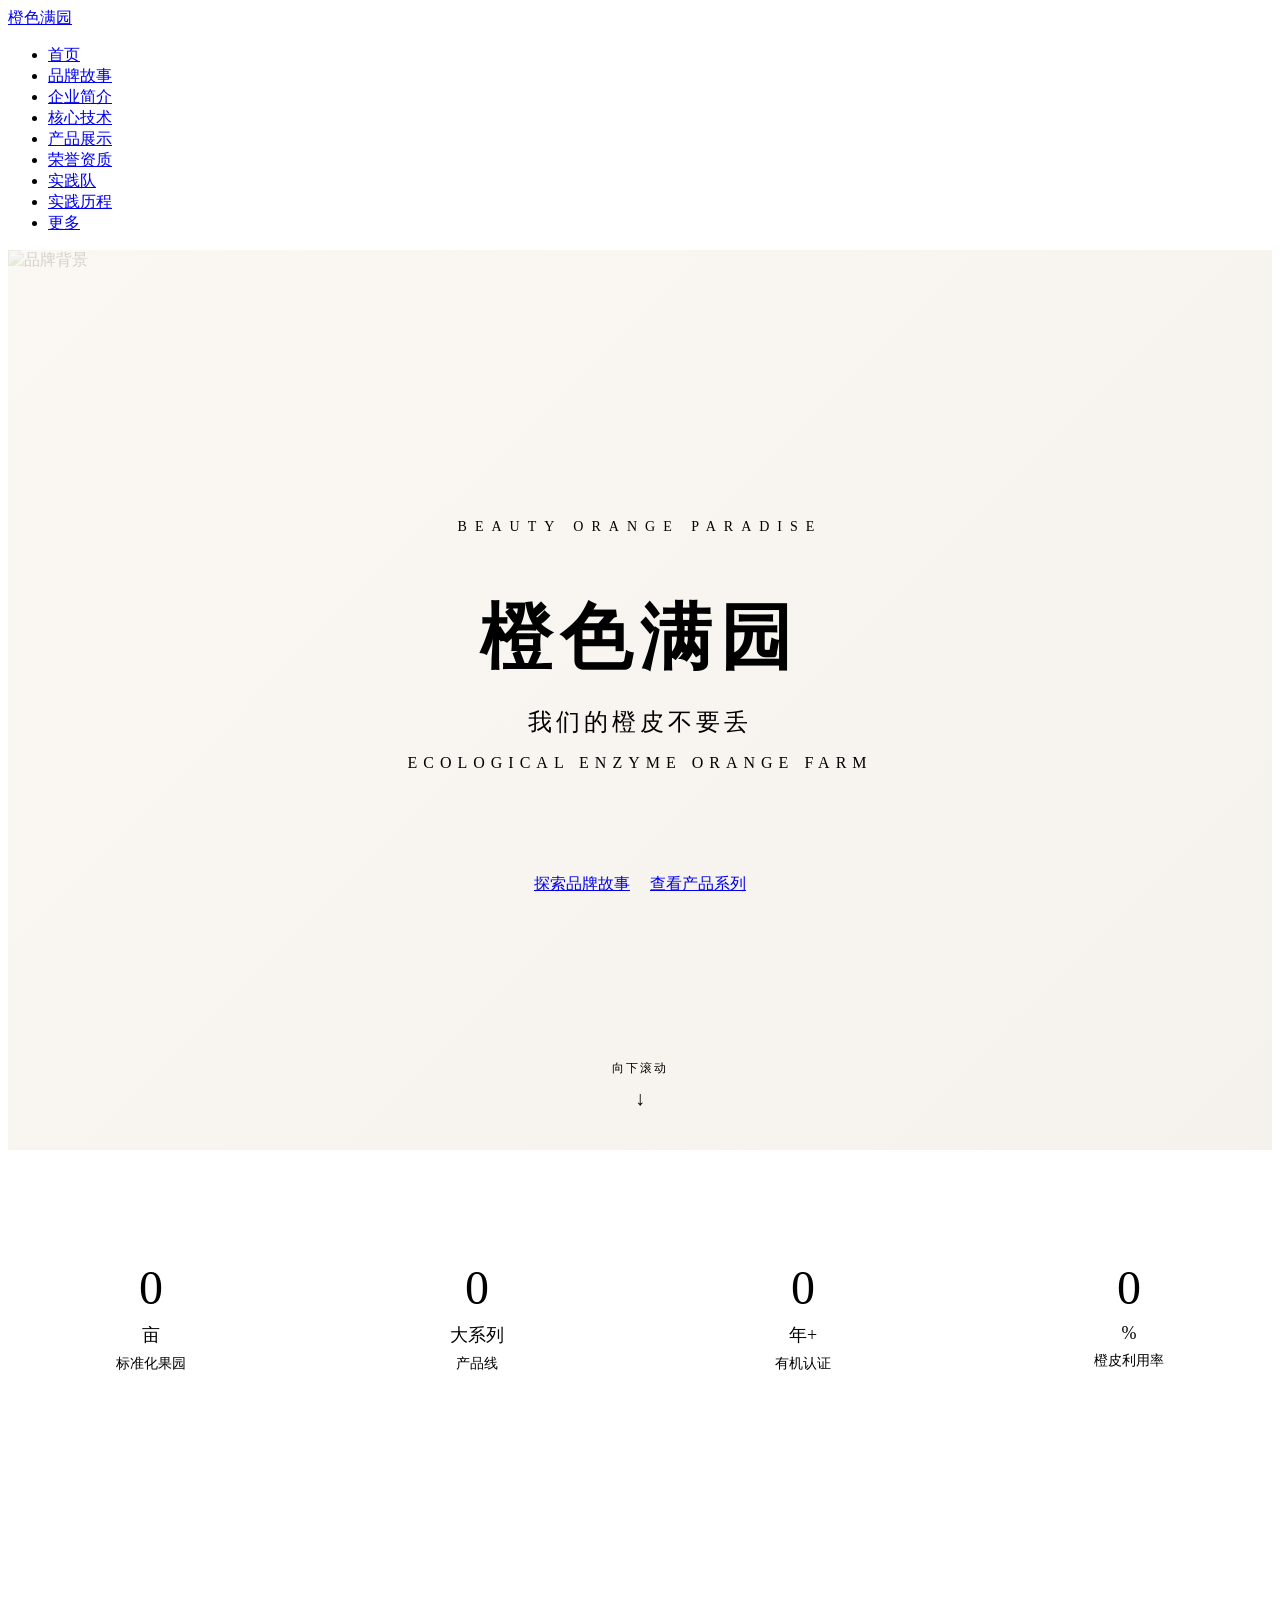
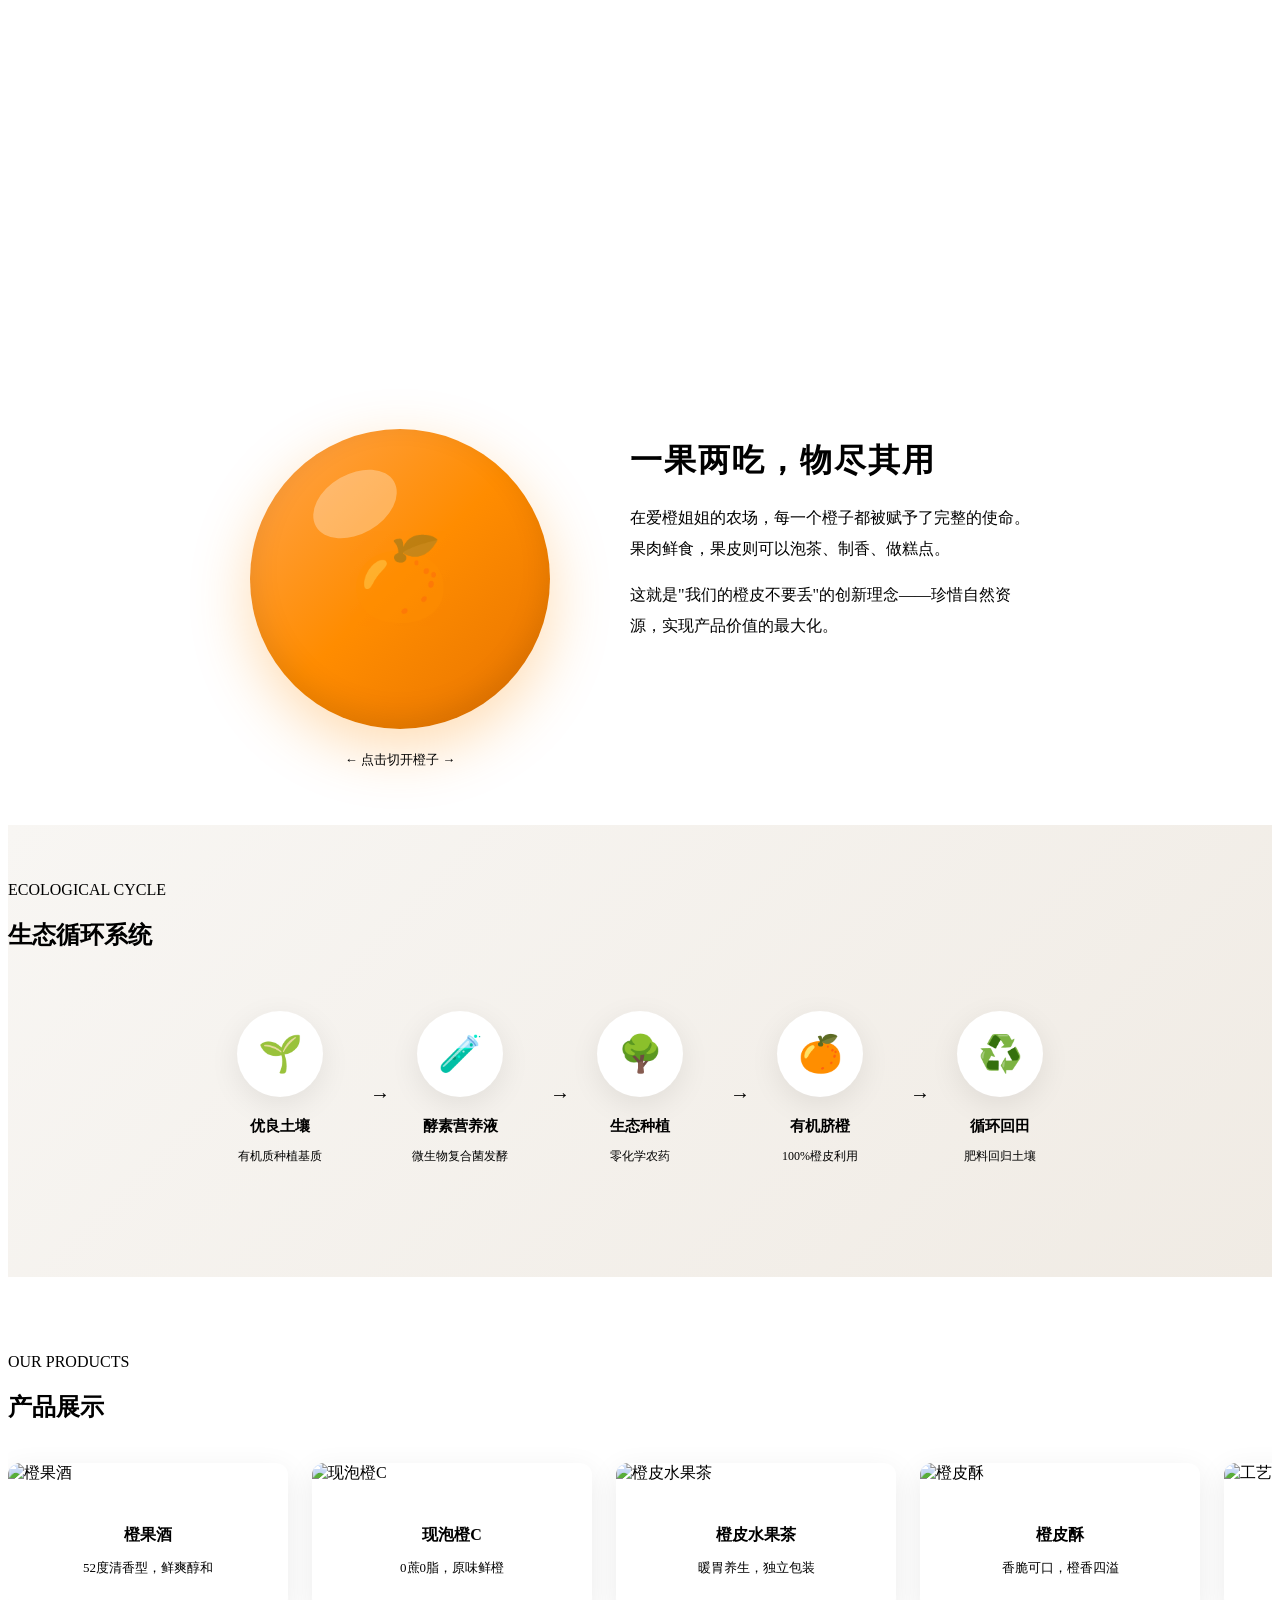
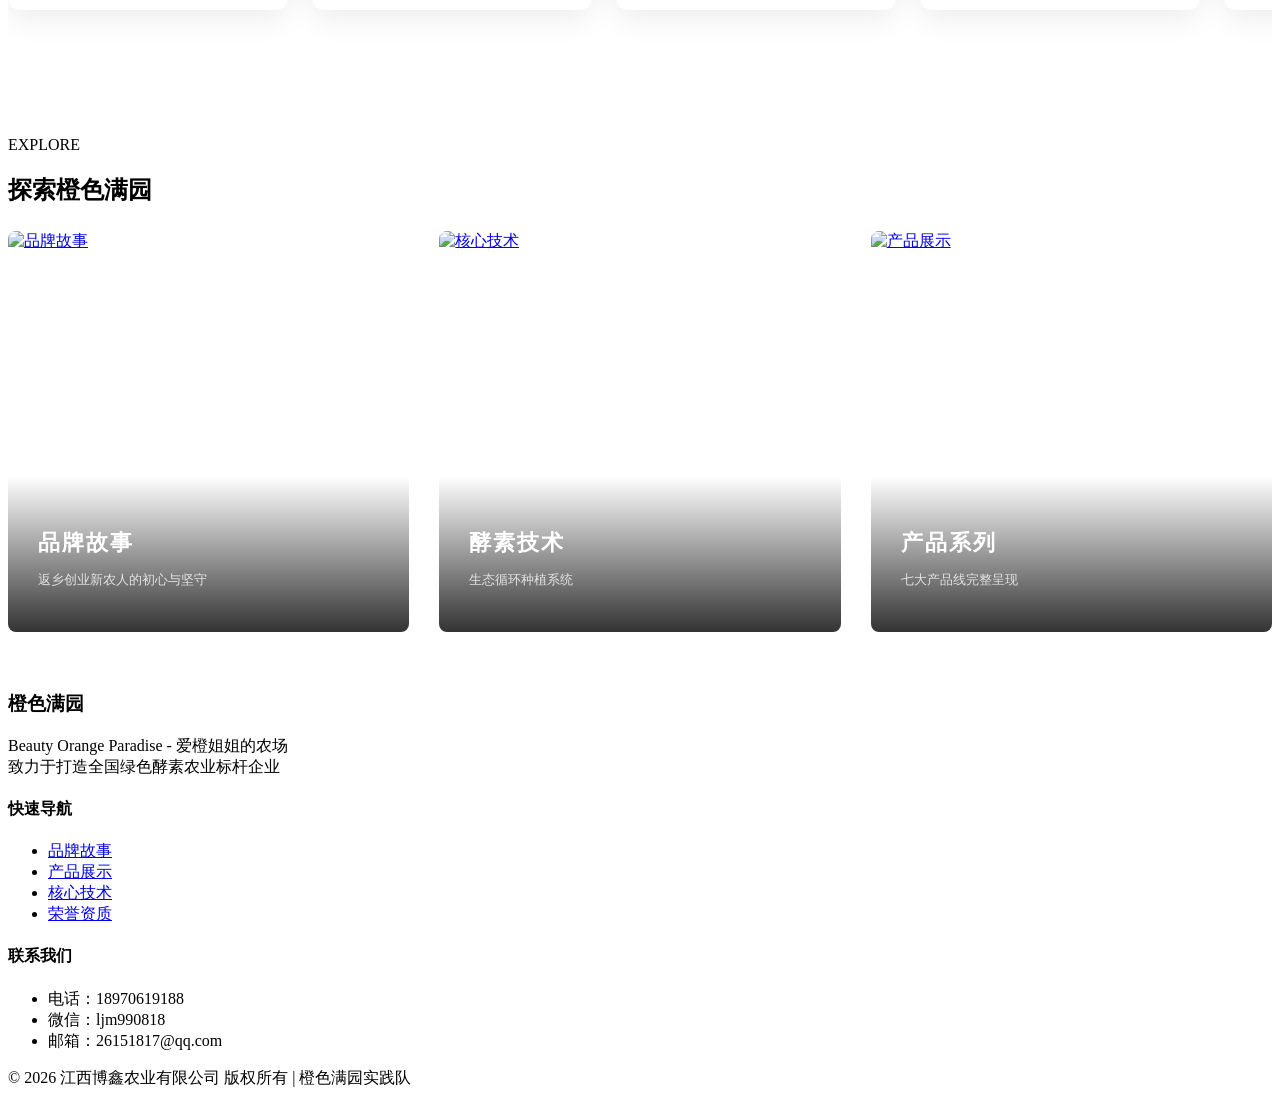
==== index.html @ 8ac5754a "Add files via upload" ====
<!DOCTYPE html>
<html lang="zh-CN">
<head>
  <meta charset="UTF-8">
  <meta name="viewport" content="width=device-width, initial-scale=1.0">
  <title>橙色满园 - Beauty Orange Paradise</title>
  <link rel="stylesheet" href="css/global.css">
  <link href="https://fonts.googleapis.com/css2?family=Noto+Serif+SC:wght@400;600;700&family=Noto+Sans+SC:wght@300;400;500;700&display=swap" rel="stylesheet">
  <style>
    /* Hero Section */
    .hero {
      min-height: 100vh;
      display: flex;
      align-items: center;
      justify-content: center;
      position: relative;
      overflow: hidden;
      background: linear-gradient(135deg, #FBF8F3 0%, #F5F2ED 100%);
    }

    .hero-bg {
      position: absolute;
      top: 0;
      left: 0;
      right: 0;
      bottom: 0;
      z-index: 0;
    }

    .hero-bg img {
      width: 100%;
      height: 100%;
      object-fit: cover;
      opacity: 0.15;
    }

    /* Decorative ink circles */
    .ink-circle {
      position: absolute;
      border-radius: 50%;
      border: 1px solid var(--orange);
      opacity: 0.2;
    }

    .ink-circle-1 {
      width: 400px;
      height: 400px;
      top: -100px;
      right: -100px;
    }

    .ink-circle-2 {
      width: 300px;
      height: 300px;
      bottom: -50px;
      left: -50px;
      border-color: var(--green);
    }

    .ink-circle-3 {
      width: 200px;
      height: 200px;
      top: 50%;
      left: 10%;
      border-color: var(--orange);
      opacity: 0.1;
    }

    .hero-content {
      position: relative;
      z-index: 1;
      text-align: center;
      padding: 0 40px;
    }

    .hero-brand {
      font-size: 14px;
      color: var(--text-light);
      letter-spacing: 8px;
      text-transform: uppercase;
      margin-bottom: 30px;
    }

    .hero-title {
      font-family: var(--font-display);
      font-size: 72px;
      color: var(--text-dark);
      margin-bottom: 20px;
      letter-spacing: 8px;
      line-height: 1.2;
    }

    .hero-title span {
      color: var(--orange);
    }

    .hero-slogan {
      font-family: var(--font-heading);
      font-size: 24px;
      color: var(--text-medium);
      margin-bottom: 16px;
      letter-spacing: 4px;
    }

    .hero-en {
      font-size: 16px;
      color: var(--text-light);
      letter-spacing: 6px;
      margin-bottom: 50px;
    }

    .hero-deco {
      width: 80px;
      height: 2px;
      background: linear-gradient(90deg, var(--orange), var(--green));
      margin: 0 auto 50px;
    }

    .hero-cta {
      display: flex;
      gap: 20px;
      justify-content: center;
    }

    .hero-scroll {
      position: absolute;
      bottom: 40px;
      left: 50%;
      transform: translateX(-50%);
      text-align: center;
      animation: bounce 2s infinite;
    }

    .hero-scroll span {
      display: block;
      font-size: 12px;
      color: var(--text-light);
      letter-spacing: 2px;
      margin-bottom: 10px;
    }

    .hero-scroll::after {
      content: '↓';
      display: block;
      font-size: 20px;
      color: var(--orange);
    }

    @keyframes bounce {
      0%, 20%, 50%, 80%, 100% { transform: translateX(-50%) translateY(0); }
      40% { transform: translateX(-50%) translateY(-10px); }
      60% { transform: translateX(-50%) translateY(-5px); }
    }

    /* Stats Section */
    .stats-section {
      padding: 80px 0;
      background: var(--bg-white);
    }

    .stats-grid {
      display: grid;
      grid-template-columns: repeat(4, 1fr);
      gap: 40px;
      text-align: center;
    }

    .stat-item {
      padding: 30px;
    }

    .stat-number {
      font-family: var(--font-heading);
      font-size: 48px;
      color: var(--orange);
      margin-bottom: 8px;
    }

    .stat-unit {
      font-size: 18px;
      color: var(--text-medium);
    }

    .stat-label {
      font-size: 14px;
      color: var(--text-light);
      margin-top: 8px;
    }

    /* Quick Links Section */
    .quick-links {
      padding: 30px 0 40px;
    }

    .quick-links-grid {
      display: grid;
      grid-template-columns: repeat(3, 1fr);
      gap: 30px;
      align-items: center;
    }

    .quick-link-card {
      position: relative;
      height: 280px;
      border-radius: 8px;
      overflow: hidden;
      cursor: pointer;
      transition: all 0.4s ease;
    }

    .quick-link-square {
      aspect-ratio: 1 / 1;
      height: auto;
    }

    .quick-link-square img {
      height: 100%;
    }

    .quick-link-card:hover {
      transform: translateY(-8px);
      box-shadow: 0 20px 40px rgba(0, 0, 0, 0.15);
    }

    .quick-link-card img {
      width: 100%;
      height: 100%;
      object-fit: cover;
      transition: transform 0.6s ease;
    }

    .quick-link-card:hover img {
      transform: scale(1.1);
    }

    .quick-link-overlay {
      position: absolute;
      bottom: 0;
      left: 0;
      right: 0;
      padding: 30px;
      background: linear-gradient(transparent, rgba(0, 0, 0, 0.8));
      color: white;
    }

    .quick-link-overlay h3 {
      font-family: var(--font-display);
      font-size: 22px;
      margin-bottom: 8px;
      letter-spacing: 2px;
    }

    .quick-link-overlay p {
      font-size: 13px;
      opacity: 0.8;
    }

    /* Quote Section */
    .quote-section {
      padding: 100px 0;
      background: linear-gradient(135deg, var(--orange) 0%, var(--orange-dark) 100%);
      color: white;
      text-align: center;
      position: relative;
      overflow: hidden;
    }

    .quote-section::before {
      content: '"';
      position: absolute;
      top: -40px;
      left: 50%;
      transform: translateX(-50%);
      font-size: 200px;
      font-family: Georgia, serif;
      opacity: 0.1;
    }

    .quote-text {
      font-family: var(--font-heading);
      font-size: 32px;
      max-width: 800px;
      margin: 0 auto 40px;
      line-height: 1.8;
      position: relative;
      z-index: 1;
    }

    .quote-author {
      font-size: 16px;
      opacity: 0.8;
      position: relative;
      z-index: 1;
      margin-top: 20px;
    }

    /* Orange Dissection Section */
    .orange-dissection {
      padding: 80px 0;
      background: white;
      overflow: hidden;
    }

    .dissection-container {
      display: flex;
      align-items: center;
      justify-content: center;
      gap: 80px;
      max-width: 1000px;
      margin: 0 auto;
    }

    .orange-wrapper {
      position: relative;
      width: 300px;
      height: 300px;
      flex-shrink: 0;
    }

    .orange-full {
      width: 100%;
      height: 100%;
      border-radius: 50%;
      background: linear-gradient(135deg, #FFA54F 0%, #FF8C00 50%, #E67300 100%);
      box-shadow: 0 20px 60px rgba(255, 140, 0, 0.3), inset 0 -10px 30px rgba(0, 0, 0, 0.1);
      cursor: pointer;
      transition: all 0.6s cubic-bezier(0.68, -0.55, 0.265, 1.55);
      position: relative;
      overflow: hidden;
    }

    .orange-full::before {
      content: '';
      position: absolute;
      top: 15%;
      left: 20%;
      width: 30%;
      height: 20%;
      background: rgba(255, 255, 255, 0.3);
      border-radius: 50%;
      transform: rotate(-30deg);
    }

    .orange-full::after {
      content: '🍊';
      position: absolute;
      top: 50%;
      left: 50%;
      transform: translate(-50%, -50%);
      font-size: 80px;
      opacity: 0.4;
    }

    .orange-wrapper.sliced .orange-full {
      transform: scale(0.9);
      opacity: 0;
    }

    .orange-halves {
      position: absolute;
      top: 0;
      left: 0;
      width: 100%;
      height: 100%;
      opacity: 0;
      pointer-events: none;
    }

    .orange-wrapper.sliced .orange-halves {
      opacity: 1;
      pointer-events: auto;
    }

    .orange-half {
      position: absolute;
      width: 50%;
      height: 100%;
      overflow: hidden;
      transition: transform 0.8s cubic-bezier(0.68, -0.55, 0.265, 1.55);
    }

    .orange-half-left {
      left: 0;
      transform-origin: right center;
    }

    .orange-half-right {
      right: 0;
      transform-origin: left center;
    }

    .orange-wrapper.sliced .orange-half-left {
      transform: translateX(-30px) rotate(-15deg);
    }

    .orange-wrapper.sliced .orange-half-right {
      transform: translateX(30px) rotate(15deg);
    }

    .orange-half-inner {
      width: 200%;
      height: 100%;
      border-radius: 50%;
      background: linear-gradient(135deg, #FFA54F 0%, #FF8C00 50%, #E67300 100%);
      position: relative;
    }

    .orange-half-left .orange-half-inner {
      transform: translateX(0);
    }

    .orange-half-right .orange-half-inner {
      transform: translateX(-50%);
    }

    .orange-flesh {
      position: absolute;
      top: 10%;
      width: 80%;
      height: 80%;
      border-radius: 50%;
      background: linear-gradient(135deg, #FFD700 0%, #FFA500 100%);
      overflow: hidden;
    }

    .orange-half-left .orange-flesh {
      right: 5%;
    }

    .orange-half-right .orange-flesh {
      left: 5%;
    }

    .orange-segment {
      position: absolute;
      top: 50%;
      left: 50%;
      width: 45%;
      height: 8px;
      background: rgba(255, 255, 255, 0.6);
      transform-origin: left center;
      border-radius: 0 4px 4px 0;
    }

    .orange-segment:nth-child(1) { transform: rotate(0deg); }
    .orange-segment:nth-child(2) { transform: rotate(30deg); }
    .orange-segment:nth-child(3) { transform: rotate(60deg); }
    .orange-segment:nth-child(4) { transform: rotate(90deg); }
    .orange-segment:nth-child(5) { transform: rotate(120deg); }
    .orange-segment:nth-child(6) { transform: rotate(150deg); }

    .click-hint {
      position: absolute;
      bottom: -40px;
      left: 50%;
      transform: translateX(-50%);
      font-size: 13px;
      color: var(--text-light);
      white-space: nowrap;
      transition: opacity 0.3s ease;
    }

    .orange-wrapper.sliced .click-hint {
      opacity: 0;
    }

    .dissection-content {
      max-width: 400px;
    }

    .dissection-content h2 {
      font-family: var(--font-display);
      font-size: 32px;
      color: var(--text-dark);
      margin-bottom: 20px;
      letter-spacing: 2px;
    }

    .dissection-content p {
      font-size: 16px;
      color: var(--text-medium);
      line-height: 1.9;
      margin-bottom: 16px;
    }

    .dissection-tags {
      display: flex;
      gap: 12px;
      flex-wrap: wrap;
      margin-top: 24px;
      opacity: 0;
      transform: translateY(20px);
      transition: all 0.6s ease 0.4s;
    }

    .orange-wrapper.sliced ~ .dissection-content .dissection-tags {
      opacity: 1;
      transform: translateY(0);
    }

    .dissection-tag {
      padding: 8px 20px;
      background: var(--bg-light);
      border-radius: 20px;
      font-size: 14px;
      color: var(--text-medium);
    }

    /* Ecological Cycle Section */
    .ecological-cycle {
      padding: 40px 0 60px;
      background: linear-gradient(135deg, #f8f6f3 0%, #f0ebe4 100%);
    }

    .cycle-container {
      max-width: 900px;
      margin: 0 auto;
    }

    .cycle-flow {
      display: flex;
      align-items: center;
      justify-content: space-between;
      position: relative;
      padding: 40px 0;
    }

    .cycle-flow::before {
      content: '';
      position: absolute;
      top: 50%;
      left: 60px;
      right: 60px;
      height: 3px;
      background: linear-gradient(90deg, var(--green), var(--orange), var(--green));
      transform: translateY(-50%);
      z-index: 0;
    }

    .cycle-step {
      position: relative;
      z-index: 1;
      text-align: center;
      flex: 1;
    }

    .cycle-icon {
      width: 80px;
      height: 80px;
      margin: 0 auto 16px;
      background: white;
      border-radius: 50%;
      display: flex;
      align-items: center;
      justify-content: center;
      font-size: 36px;
      box-shadow: 0 8px 30px rgba(0, 0, 0, 0.08);
      transition: all 0.4s ease;
      border: 3px solid transparent;
    }

    .cycle-step:hover .cycle-icon {
      transform: scale(1.15);
      border-color: var(--orange);
      box-shadow: 0 12px 40px rgba(244, 132, 95, 0.2);
    }

    .cycle-step h4 {
      font-family: var(--font-heading);
      font-size: 15px;
      color: var(--text-dark);
      margin-bottom: 6px;
    }

    .cycle-step p {
      font-size: 12px;
      color: var(--text-light);
    }

    .cycle-arrow {
      position: absolute;
      top: 50%;
      right: -20px;
      transform: translateY(-50%);
      font-size: 20px;
      color: var(--orange);
      z-index: 2;
    }

    .cycle-step:last-child .cycle-arrow {
      display: none;
    }

    /* Product Carousel Section */
    .product-carousel-section {
      padding: 60px 0 80px;
      background: white;
      overflow: hidden;
    }

    .carousel-wrapper {
      position: relative;
      margin-top: 40px;
    }

    .carousel-track {
      display: flex;
      gap: 24px;
      animation: scrollCarousel 25s linear infinite;
    }

    .carousel-track:hover {
      animation-play-state: paused;
    }

    @keyframes scrollCarousel {
      0% { transform: translateX(0); }
      100% { transform: translateX(-50%); }
    }

    .carousel-item {
      flex-shrink: 0;
      width: 280px;
      border-radius: 12px;
      overflow: hidden;
      box-shadow: 0 8px 30px rgba(0, 0, 0, 0.08);
      transition: all 0.4s ease;
      background: white;
    }

    .carousel-item:hover {
      transform: translateY(-8px);
      box-shadow: 0 16px 50px rgba(0, 0, 0, 0.15);
    }

    .carousel-item img {
      width: 100%;
      height: 200px;
      object-fit: cover;
    }

    .carousel-item-info {
      padding: 20px;
      text-align: center;
    }

    .carousel-item-info h4 {
      font-family: var(--font-heading);
      font-size: 16px;
      color: var(--text-dark);
      margin-bottom: 8px;
    }

    .carousel-item-info p {
      font-size: 13px;
      color: var(--text-medium);
    }
  </style>
</head>
<body>
  <!-- Navigation -->
  <nav class="nav">
    <div class="nav-inner">
      <a href="index.html" class="nav-logo">
        <span class="nav-logo-text">橙色满园</span>
      </a>
      <ul class="nav-links">
        <li><a href="index.html" class="active">首页</a></li>
        <li><a href="brand-story.html">品牌故事</a></li>
        <li><a href="company.html">企业简介</a></li>
        <li><a href="technology.html">核心技术</a></li>
        <li><a href="products.html">产品展示</a></li>
        <li><a href="honors.html">荣誉资质</a></li>
        <li><a href="team.html">实践队</a></li>
        <li><a href="timeline.html">实践历程</a></li>
        <li><a href="more.html">更多</a></li>
      </ul>
    </div>
  </nav>

  <!-- Hero Section -->
  <section class="hero">
    <div class="hero-bg">
      <img src="img/farm/page_12_v2.png" alt="品牌背景">
      <div class="ink-circle ink-circle-1"></div>
      <div class="ink-circle ink-circle-2"></div>
      <div class="ink-circle ink-circle-3"></div>
    </div>

    <div class="hero-content animate-fadeInUp">
      <p class="hero-brand">Beauty Orange Paradise</p>
      <h1 class="hero-title">橙色<span>满园</span></h1>
      <p class="hero-slogan">我们的橙皮不要丢</p>
      <p class="hero-en">ECOLOGICAL ENZYME ORANGE FARM</p>
      <div class="hero-deco"></div>
      <div class="hero-cta cta-animated">
        <a href="brand-story.html" class="btn btn-primary">探索品牌故事</a>
        <a href="products.html" class="btn btn-outline">查看产品系列</a>
      </div>
    </div>

    <div class="hero-scroll">
      <span>向下滚动</span>
    </div>
  </section>

  <!-- Stats Section -->
  <section class="stats-section">
    <div class="container">
      <div class="stats-grid">
        <div class="stat-item">
          <div class="stat-number" data-target="1200">0</div>
          <div class="stat-unit">亩</div>
          <div class="stat-label">标准化果园</div>
        </div>
        <div class="stat-item">
          <div class="stat-number" data-target="7">0</div>
          <div class="stat-unit">大系列</div>
          <div class="stat-label">产品线</div>
        </div>
        <div class="stat-item">
          <div class="stat-number" data-target="10">0</div>
          <div class="stat-unit">年+</div>
          <div class="stat-label">有机认证</div>
        </div>
        <div class="stat-item">
          <div class="stat-number" data-target="100">0</div>
          <div class="stat-unit">%</div>
          <div class="stat-label">橙皮利用率</div>
        </div>
      </div>
    </div>
  </section>

  <!-- Quote Section -->
  <section class="quote-section">
    <div class="container">
      <p class="quote-text">
        "在生态农业的世界里，每一棵橙子树都不是生产线上的产品代码，而是一个有待我们认识、理解并陪伴其生长的独特生命。"
      </p>
      <p class="quote-author">—— 爱橙姐姐</p>
    </div>
  </section>

  <!-- Orange Dissection -->
  <section class="orange-dissection">
    <div class="container">
      <div class="dissection-container">
        <div class="orange-wrapper" id="orangeWrapper" onclick="toggleOrange()">
          <div class="orange-full"></div>
          <div class="orange-halves">
            <div class="orange-half orange-half-left">
              <div class="orange-half-inner">
                <div class="orange-flesh">
                  <div class="orange-segment"></div>
                  <div class="orange-segment"></div>
                  <div class="orange-segment"></div>
                  <div class="orange-segment"></div>
                  <div class="orange-segment"></div>
                  <div class="orange-segment"></div>
                </div>
              </div>
            </div>
            <div class="orange-half orange-half-right">
              <div class="orange-half-inner">
                <div class="orange-flesh">
                  <div class="orange-segment"></div>
                  <div class="orange-segment"></div>
                  <div class="orange-segment"></div>
                  <div class="orange-segment"></div>
                  <div class="orange-segment"></div>
                  <div class="orange-segment"></div>
                </div>
              </div>
            </div>
          </div>
          <span class="click-hint">← 点击切开橙子 →</span>
        </div>
        <div class="dissection-content">
          <h2>一果两吃，物尽其用</h2>
          <p>在爱橙姐姐的农场，每一个橙子都被赋予了完整的使命。果肉鲜食，果皮则可以泡茶、制香、做糕点。</p>
          <p>这就是"我们的橙皮不要丢"的创新理念——珍惜自然资源，实现产品价值的最大化。</p>
          <div class="dissection-tags">
            <span class="dissection-tag">🍊 果肉鲜食</span>
            <span class="dissection-tag">🍵 橙皮泡茶</span>
            <span class="dissection-tag">🍪 橙皮做糕点</span>
            <span class="dissection-tag">🍶 酿造果酒</span>
          </div>
        </div>
      </div>
    </div>
  </section>

  <!-- Ecological Cycle -->
  <section class="ecological-cycle">
    <div class="container">
      <div class="section-header section-header-animated visible" style="margin-bottom: 20px; margin-top: 0;">
        <p class="en-title" style="margin-bottom: 8px;">ECOLOGICAL CYCLE</p>
        <h2 style="margin-bottom: 8px;">生态循环系统</h2>
        <div class="deco-line"></div>
      </div>
      <div class="cycle-container">
        <div class="cycle-flow">
          <div class="cycle-step">
            <div class="cycle-icon">🌱</div>
            <h4>优良土壤</h4>
            <p>有机质种植基质</p>
            <span class="cycle-arrow">→</span>
          </div>
          <div class="cycle-step">
            <div class="cycle-icon">🧪</div>
            <h4>酵素营养液</h4>
            <p>微生物复合菌发酵</p>
            <span class="cycle-arrow">→</span>
          </div>
          <div class="cycle-step">
            <div class="cycle-icon">🌳</div>
            <h4>生态种植</h4>
            <p>零化学农药</p>
            <span class="cycle-arrow">→</span>
          </div>
          <div class="cycle-step">
            <div class="cycle-icon">🍊</div>
            <h4>有机脐橙</h4>
            <p>100%橙皮利用</p>
            <span class="cycle-arrow">→</span>
          </div>
          <div class="cycle-step">
            <div class="cycle-icon">♻️</div>
            <h4>循环回田</h4>
            <p>肥料回归土壤</p>
          </div>
        </div>
      </div>
    </div>
  </section>

  <!-- Product Carousel -->
  <section class="product-carousel-section">
    <div class="container">
      <div class="section-header section-header-animated visible" style="margin-bottom: 10px; margin-top: 0;">
        <p class="en-title" style="margin-bottom: 8px;">OUR PRODUCTS</p>
        <h2 style="margin-bottom: 8px;">产品展示</h2>
        <div class="deco-line"></div>
      </div>
    </div>
    <div class="carousel-wrapper">
      <div class="carousel-track">
        <div class="carousel-item">
          <img src="img/products/page_13.png" alt="橙果酒">
          <div class="carousel-item-info">
            <h4>橙果酒</h4>
            <p>52度清香型，鲜爽醇和</p>
          </div>
        </div>
        <div class="carousel-item">
          <img src="img/products/page_14.png" alt="现泡橙C">
          <div class="carousel-item-info">
            <h4>现泡橙C</h4>
            <p>0蔗0脂，原味鲜橙</p>
          </div>
        </div>
        <div class="carousel-item">
          <img src="img/products/page_15.png" alt="橙皮水果茶">
          <div class="carousel-item-info">
            <h4>橙皮水果茶</h4>
            <p>暖胃养生，独立包装</p>
          </div>
        </div>
        <div class="carousel-item">
          <img src="img/products/page_18.png" alt="橙皮酥">
          <div class="carousel-item-info">
            <h4>橙皮酥</h4>
            <p>香脆可口，橙香四溢</p>
          </div>
        </div>
        <div class="carousel-item">
          <img src="img/products/page_17.png" alt="工艺橙皮茶">
          <div class="carousel-item-info">
            <h4>工艺橙皮茶</h4>
            <p>传统工艺，天然香气</p>
          </div>
        </div>
        <div class="carousel-item">
          <img src="img/products/page_16.png" alt="百日姜">
          <div class="carousel-item-info">
            <h4>百日姜</h4>
            <p>生晒100天，暖身驱寒</p>
          </div>
        </div>
        <div class="carousel-item">
          <img src="img/products/page_19.png" alt="艾橙植香">
          <div class="carousel-item-info">
            <h4>艾橙植香</h4>
            <p>纯植物天然线香</p>
          </div>
        </div>
        <div class="carousel-item">
          <img src="img/honors/3699ed63566429015966925168d2bca8.jpg" alt="橙咽宁">
          <div class="carousel-item-info">
            <h4>橙咽宁口腔喷雾</h4>
            <p>医用级，10ml便携装</p>
          </div>
        </div>
        <!-- Duplicate for infinite scroll -->
        <div class="carousel-item">
          <img src="img/products/page_13.png" alt="橙果酒">
          <div class="carousel-item-info">
            <h4>橙果酒</h4>
            <p>52度清香型，鲜爽醇和</p>
          </div>
        </div>
        <div class="carousel-item">
          <img src="img/products/page_14.png" alt="现泡橙C">
          <div class="carousel-item-info">
            <h4>现泡橙C</h4>
            <p>0蔗0脂，原味鲜橙</p>
          </div>
        </div>
        <div class="carousel-item">
          <img src="img/products/page_15.png" alt="橙皮水果茶">
          <div class="carousel-item-info">
            <h4>橙皮水果茶</h4>
            <p>暖胃养生，独立包装</p>
          </div>
        </div>
        <div class="carousel-item">
          <img src="img/products/page_18.png" alt="橙皮酥">
          <div class="carousel-item-info">
            <h4>橙皮酥</h4>
            <p>香脆可口，橙香四溢</p>
          </div>
        </div>
        <div class="carousel-item">
          <img src="img/products/page_17.png" alt="工艺橙皮茶">
          <div class="carousel-item-info">
            <h4>工艺橙皮茶</h4>
            <p>传统工艺，天然香气</p>
          </div>
        </div>
        <div class="carousel-item">
          <img src="img/products/page_16.png" alt="百日姜">
          <div class="carousel-item-info">
            <h4>百日姜</h4>
            <p>生晒100天，暖身驱寒</p>
          </div>
        </div>
        <div class="carousel-item">
          <img src="img/products/page_19.png" alt="艾橙植香">
          <div class="carousel-item-info">
            <h4>艾橙植香</h4>
            <p>纯植物天然线香</p>
          </div>
        </div>
        <div class="carousel-item">
          <img src="img/honors/3699ed63566429015966925168d2bca8.jpg" alt="橙咽宁">
          <div class="carousel-item-info">
            <h4>橙咽宁口腔喷雾</h4>
            <p>医用级，10ml便携装</p>
          </div>
        </div>
      </div>
    </div>
  </section>

  <!-- Quick Links -->
  <section class="quick-links">
    <div class="container">
      <div class="section-header section-header-animated visible" style="margin-bottom: 25px; margin-top: 0;">
        <p class="en-title" style="margin-bottom: 8px;">EXPLORE</p>
        <h2 style="margin-bottom: 8px;">探索橙色满园</h2>
        <div class="deco-line"></div>
      </div>

      <div class="quick-links-grid">
        <a href="brand-story.html" class="quick-link-card quick-link-square">
          <img src="img/farm/page_05_new.png" alt="品牌故事">
          <div class="quick-link-overlay">
            <h3>品牌故事</h3>
            <p>返乡创业新农人的初心与坚守</p>
          </div>
        </a>
        <a href="technology.html" class="quick-link-card quick-link-square">
          <img src="img/farm/page_10_v2.png" alt="核心技术">
          <div class="quick-link-overlay">
            <h3>酵素技术</h3>
            <p>生态循环种植系统</p>
          </div>
        </a>
        <a href="products.html" class="quick-link-card quick-link-square">
          <img src="img/farm/page_11_v2.png" alt="产品展示">
          <div class="quick-link-overlay">
            <h3>产品系列</h3>
            <p>七大产品线完整呈现</p>
          </div>
        </a>
      </div>
    </div>
  </section>

  <!-- Footer -->
  <footer class="footer">
    <div class="container">
      <div class="footer-content">
        <div class="footer-brand">
          <h3>橙色满园</h3>
          <p>Beauty Orange Paradise - 爱橙姐姐的农场<br>
          致力于打造全国绿色酵素农业标杆企业</p>
        </div>
        <div class="footer-links">
          <h4>快速导航</h4>
          <ul>
            <li><a href="brand-story.html">品牌故事</a></li>
            <li><a href="products.html">产品展示</a></li>
            <li><a href="technology.html">核心技术</a></li>
            <li><a href="honors.html">荣誉资质</a></li>
          </ul>
        </div>
        <div class="footer-links">
          <h4>联系我们</h4>
          <ul>
            <li>电话：18970619188</li>
            <li>微信：ljm990818</li>
            <li>邮箱：26151817@qq.com</li>
          </ul>
        </div>
      </div>
      <div class="footer-bottom">
        <p>© 2026 江西博鑫农业有限公司 版权所有 | 橙色满园实践队</p>
      </div>
    </div>
  </footer>

  <script>
    function toggleOrange() {
      const wrapper = document.getElementById('orangeWrapper');
      wrapper.classList.toggle('sliced');
    }
  </script>
  <script src="js/main.js"></script>
</body>
</html>
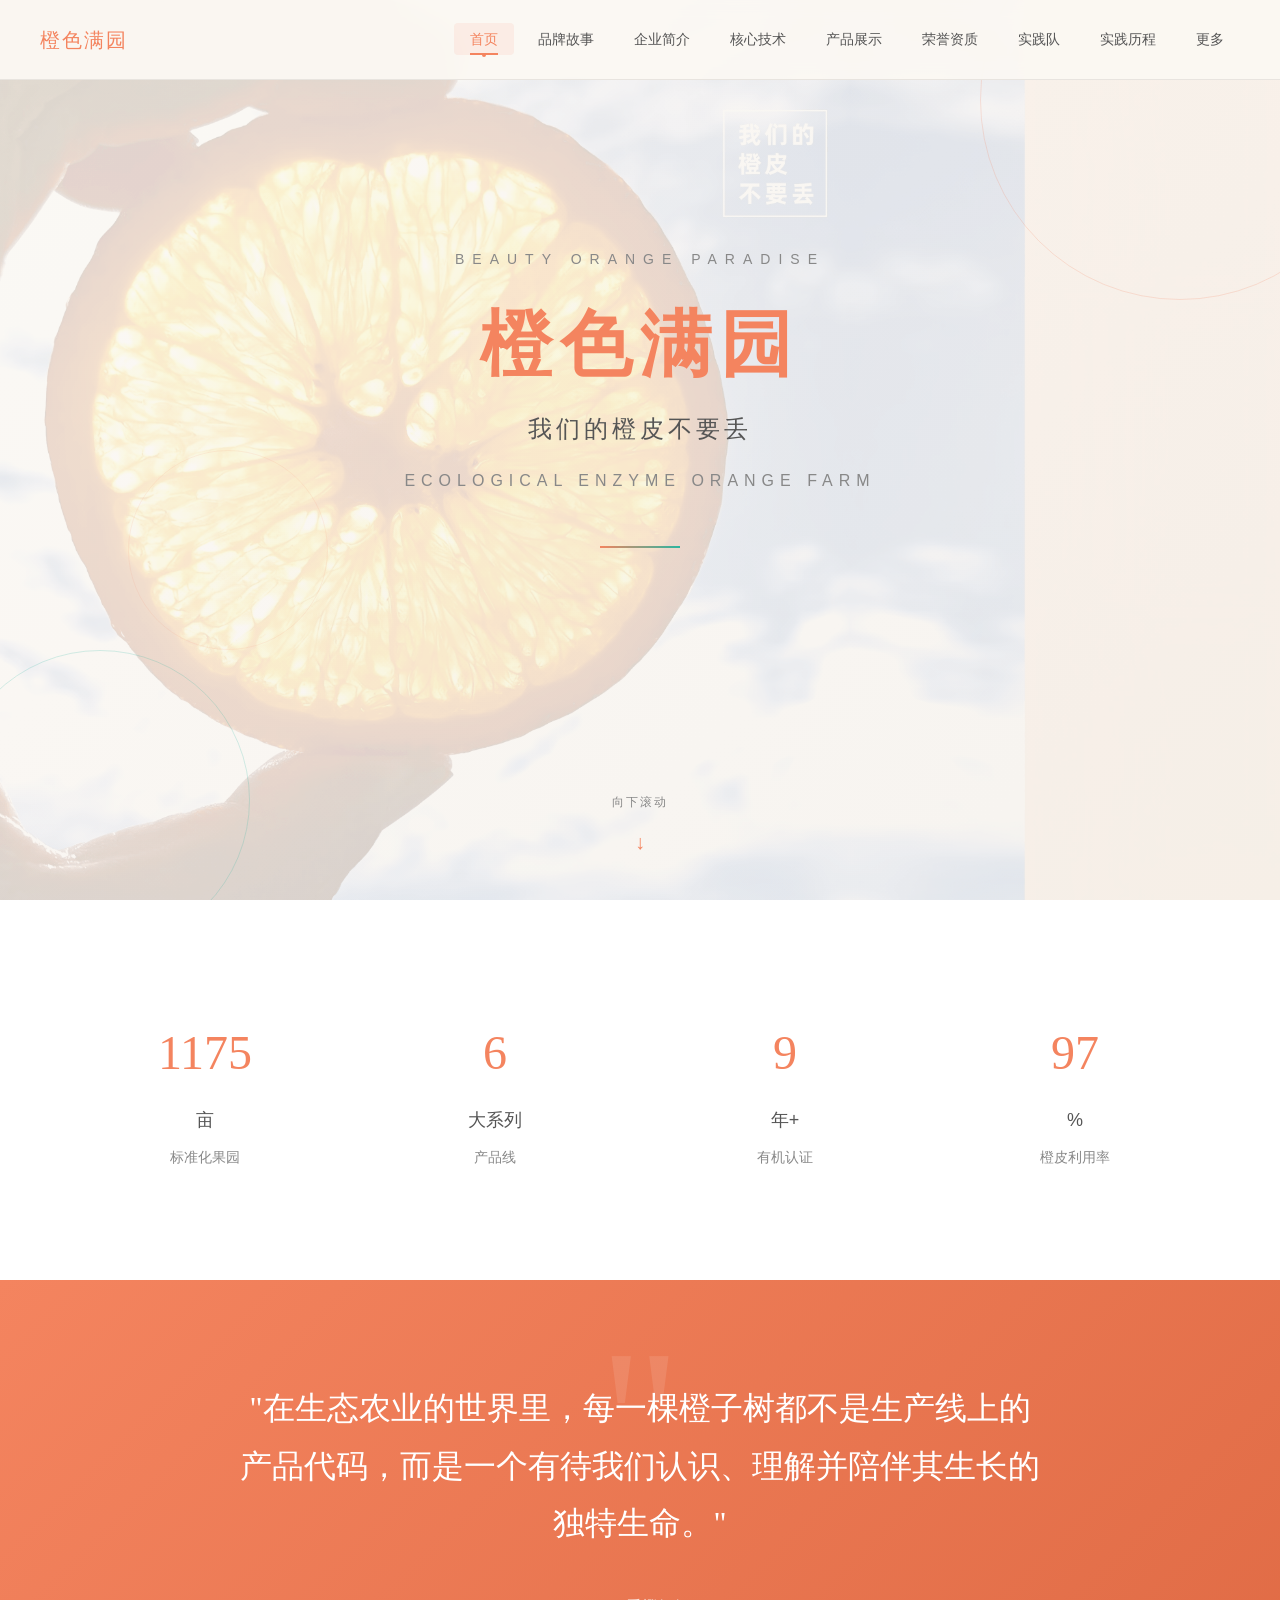
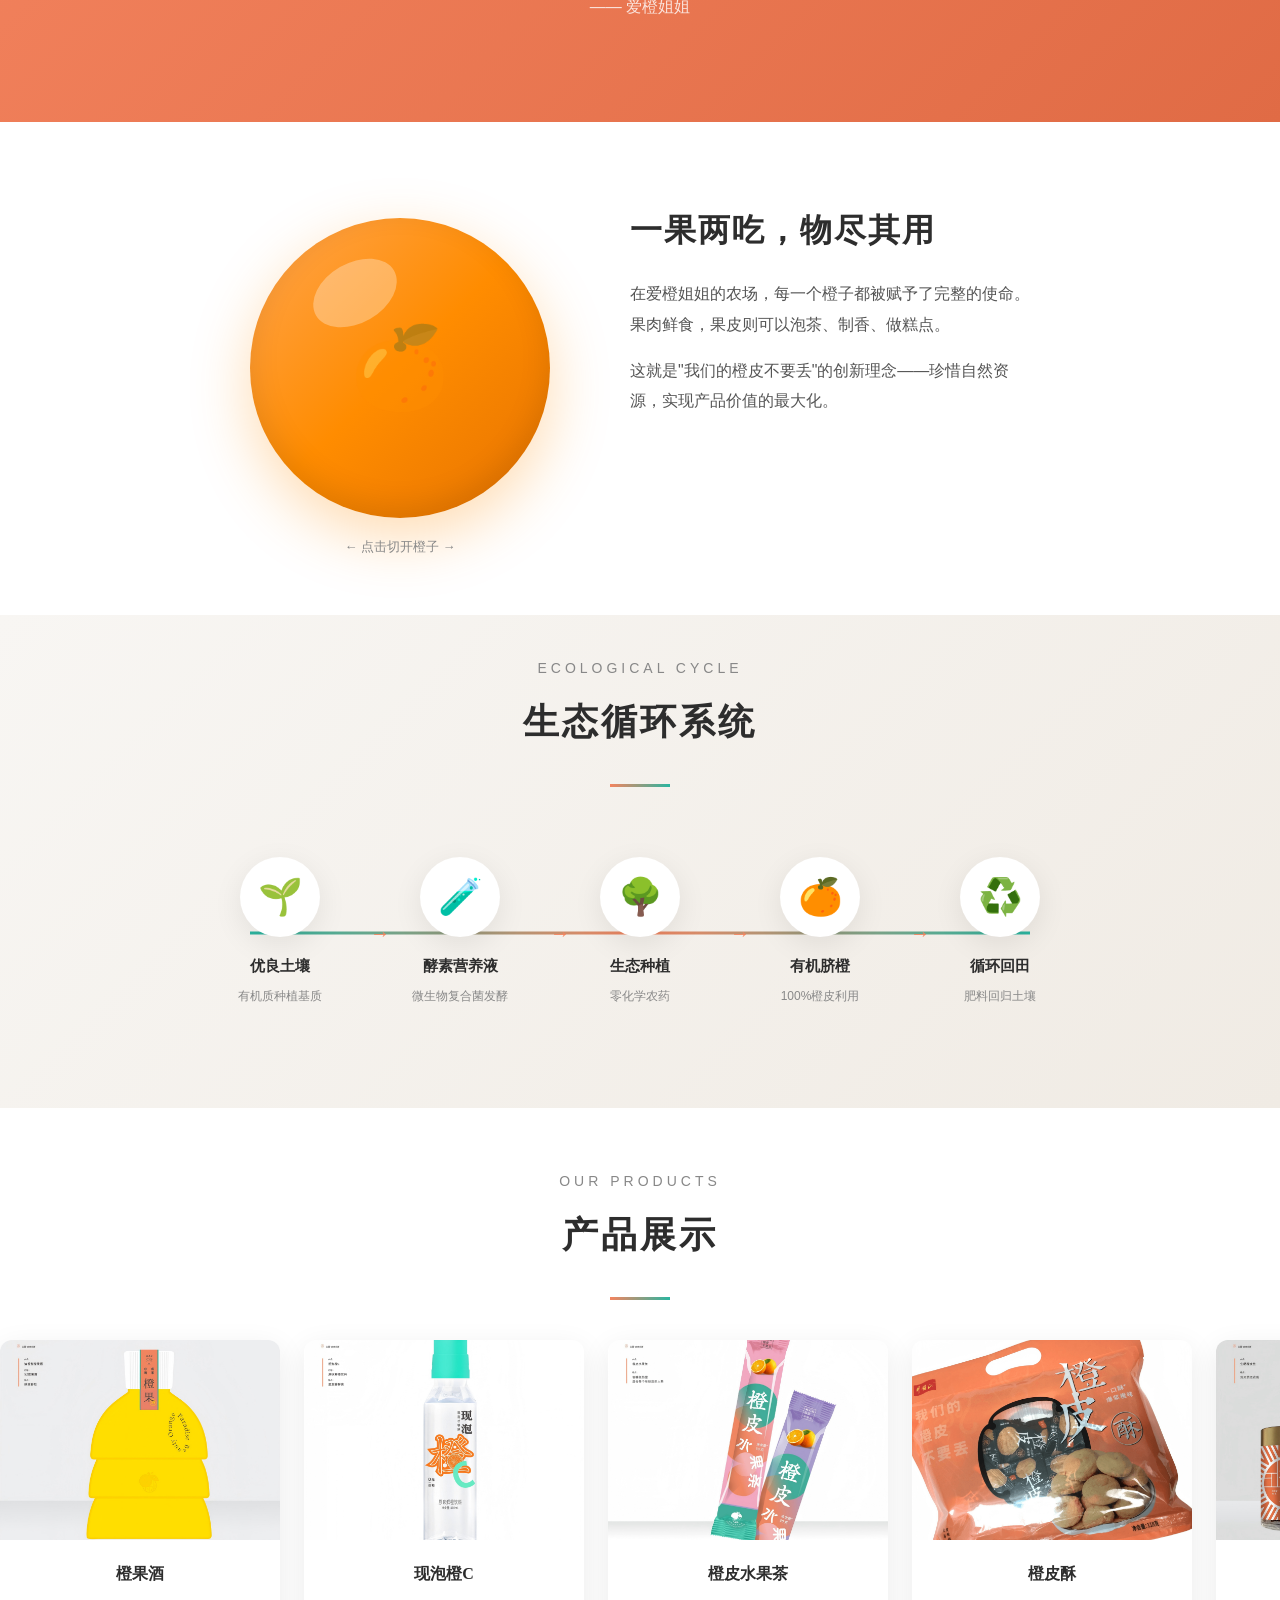
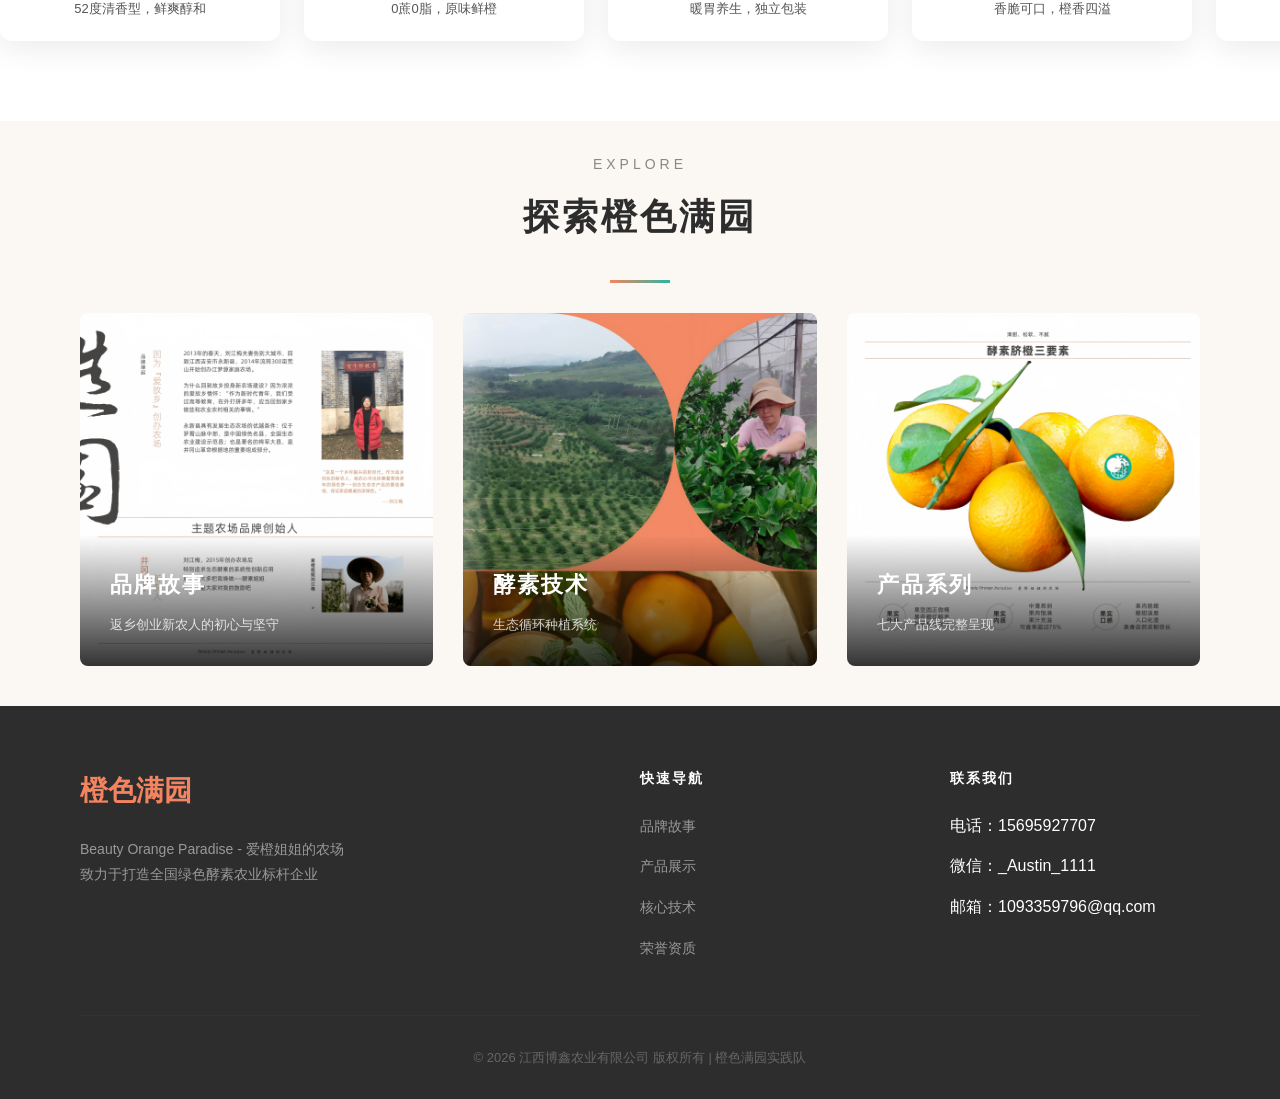
==== commit 7587672d: "Add files via upload" ====
--- a/index.html
+++ b/index.html
@@ -1019,9 +1019,9 @@
         <div class="footer-links">
           <h4>联系我们</h4>
           <ul>
-            <li>电话：18970619188</li>
-            <li>微信：ljm990818</li>
-            <li>邮箱：26151817@qq.com</li>
+            <li>电话：15695927707</li>
+            <li>微信：_Austin_1111</li>
+            <li>邮箱：1093359796@qq.com</li>
           </ul>
         </div>
       </div>
--- a/css/global.css
+++ b/css/global.css
@@ -0,0 +1,1177 @@
+/* ============================================
+   橙色满园 - 全局样式
+   设计风格：中国传统文化 + 现代极简
+   主色调：橘橙色 #F4845F + 翠绿色 #2AB5A0
+   ============================================ */
+
+/* CSS Variables */
+:root {
+  /* Brand Colors */
+  --orange: #F4845F;
+  --orange-light: #F9A88C;
+  --orange-dark: #E06B45;
+  --green: #2AB5A0;
+  --green-light: #4CC9B7;
+  --green-dark: #1F9A88;
+
+  /* Neutral Colors */
+  --bg-cream: #FBF8F3;
+  --bg-white: #FFFFFF;
+  --bg-light: #F5F2ED;
+  --text-dark: #2D2D2D;
+  --text-medium: #555555;
+  --text-light: #888888;
+  --border-light: #E8E4DF;
+
+  /* Typography */
+  --font-display: 'STKaiti', 'KaiTi', '楷体', serif;
+  --font-heading: 'Noto Serif SC', 'Source Han Serif SC', '思源宋体', serif;
+  --font-body: 'Noto Sans SC', 'Source Han Sans SC', '思源黑体', sans-serif;
+
+  /* Spacing */
+  --section-padding: 120px 0;
+  --container-width: 1200px;
+  --nav-height: 80px;
+}
+
+/* Reset & Base */
+* {
+  margin: 0;
+  padding: 0;
+  box-sizing: border-box;
+}
+
+html {
+  scroll-behavior: smooth;
+}
+
+body {
+  font-family: var(--font-body);
+  color: var(--text-dark);
+  background-color: var(--bg-cream);
+  line-height: 1.8;
+  overflow-x: hidden;
+}
+
+a {
+  text-decoration: none;
+  color: inherit;
+  transition: color 0.3s ease;
+}
+
+img {
+  max-width: 100%;
+  height: auto;
+  display: block;
+}
+
+/* Container */
+.container {
+  max-width: var(--container-width);
+  margin: 0 auto;
+  padding: 0 40px;
+}
+
+/* ============================================
+   Navigation
+   ============================================ */
+.nav {
+  position: fixed;
+  top: 0;
+  left: 0;
+  right: 0;
+  height: var(--nav-height);
+  background: rgba(251, 248, 243, 0.95);
+  backdrop-filter: blur(10px);
+  z-index: 1000;
+  border-bottom: 1px solid var(--border-light);
+  transition: all 0.3s ease;
+}
+
+.nav.scrolled {
+  box-shadow: 0 2px 20px rgba(0, 0, 0, 0.08);
+}
+
+.nav-inner {
+  max-width: 1400px;
+  margin: 0 auto;
+  padding: 0 40px;
+  height: 100%;
+  display: flex;
+  align-items: center;
+  justify-content: space-between;
+}
+
+.nav-logo {
+  display: flex;
+  align-items: center;
+  gap: 12px;
+}
+
+.nav-logo img {
+  height: 45px;
+}
+
+.nav-logo-text {
+  font-family: var(--font-display);
+  font-size: 20px;
+  color: var(--orange);
+  letter-spacing: 2px;
+}
+
+.nav-links {
+  display: flex;
+  gap: 8px;
+  list-style: none;
+}
+
+.nav-links a {
+  padding: 8px 16px;
+  font-size: 14px;
+  color: var(--text-medium);
+  border-radius: 4px;
+  transition: all 0.3s ease;
+  white-space: nowrap;
+}
+
+.nav-links a:hover,
+.nav-links a.active {
+  color: var(--orange);
+  background: rgba(244, 132, 95, 0.1);
+}
+
+/* Mobile Menu Button */
+.nav-menu-btn {
+  display: none;
+  background: none;
+  border: none;
+  cursor: pointer;
+  padding: 8px;
+}
+
+.nav-menu-btn span {
+  display: block;
+  width: 24px;
+  height: 2px;
+  background: var(--text-dark);
+  margin: 6px 0;
+  transition: all 0.3s ease;
+}
+
+/* ============================================
+   Page Hero Section
+   ============================================ */
+.page-hero {
+  min-height: 60vh;
+  display: flex;
+  align-items: center;
+  justify-content: center;
+  text-align: center;
+  padding: 160px 40px 80px;
+  background: linear-gradient(135deg, var(--bg-cream) 0%, var(--bg-light) 100%);
+  position: relative;
+  overflow: hidden;
+}
+
+.page-hero::before {
+  content: '';
+  position: absolute;
+  top: 0;
+  left: 0;
+  right: 0;
+  bottom: 0;
+  background: url('data:image/svg+xml,<svg xmlns="http://www.w3.org/2000/svg" viewBox="0 0 100 100"><circle cx="50" cy="50" r="40" fill="none" stroke="%23F4845F" stroke-width="0.5" opacity="0.1"/></svg>') repeat;
+  background-size: 200px;
+  opacity: 0.3;
+}
+
+.page-hero-content {
+  position: relative;
+  z-index: 1;
+}
+
+.page-hero h1 {
+  font-family: var(--font-display);
+  font-size: 48px;
+  color: var(--text-dark);
+  margin-bottom: 20px;
+  letter-spacing: 4px;
+}
+
+.page-hero .subtitle {
+  font-size: 18px;
+  color: var(--text-medium);
+  max-width: 600px;
+  margin: 0 auto;
+}
+
+/* Decorative Elements */
+.deco-line {
+  width: 60px;
+  height: 3px;
+  background: linear-gradient(90deg, var(--orange), var(--green));
+  margin: 30px auto;
+}
+
+.deco-circle {
+  width: 120px;
+  height: 120px;
+  border: 1px solid var(--orange);
+  border-radius: 50%;
+  opacity: 0.3;
+  position: absolute;
+}
+
+/* ============================================
+   Section Styles
+   ============================================ */
+.section {
+  padding: var(--section-padding);
+}
+
+.section-header {
+  text-align: center;
+  margin-bottom: 80px;
+}
+
+.section-header h2 {
+  font-family: var(--font-display);
+  font-size: 36px;
+  color: var(--text-dark);
+  margin-bottom: 16px;
+  letter-spacing: 3px;
+}
+
+.section-header .en-title {
+  font-size: 14px;
+  color: var(--text-light);
+  text-transform: uppercase;
+  letter-spacing: 4px;
+  margin-bottom: 20px;
+}
+
+.section-header p {
+  font-size: 16px;
+  color: var(--text-medium);
+  max-width: 700px;
+  margin: 0 auto;
+  line-height: 1.9;
+}
+
+/* ============================================
+   Card Styles
+   ============================================ */
+.card {
+  background: var(--bg-white);
+  border-radius: 8px;
+  overflow: hidden;
+  box-shadow: 0 4px 20px rgba(0, 0, 0, 0.05);
+  transition: all 0.4s ease;
+}
+
+.card:hover {
+  transform: translateY(-8px);
+  box-shadow: 0 12px 40px rgba(0, 0, 0, 0.1);
+}
+
+.card-image {
+  width: 100%;
+  height: 240px;
+  object-fit: cover;
+}
+
+.card-content {
+  padding: 30px;
+}
+
+.card-content h3 {
+  font-family: var(--font-heading);
+  font-size: 20px;
+  color: var(--text-dark);
+  margin-bottom: 12px;
+}
+
+.card-content p {
+  font-size: 14px;
+  color: var(--text-medium);
+  line-height: 1.8;
+}
+
+/* ============================================
+   Grid Layouts
+   ============================================ */
+.grid-2 {
+  display: grid;
+  grid-template-columns: repeat(2, 1fr);
+  gap: 40px;
+}
+
+.grid-3 {
+  display: grid;
+  grid-template-columns: repeat(3, 1fr);
+  gap: 40px;
+}
+
+.grid-4 {
+  display: grid;
+  grid-template-columns: repeat(4, 1fr);
+  gap: 30px;
+}
+
+/* ============================================
+   Button Styles
+   ============================================ */
+.btn {
+  display: inline-block;
+  padding: 14px 32px;
+  font-size: 14px;
+  font-weight: 500;
+  border-radius: 4px;
+  cursor: pointer;
+  transition: all 0.3s ease;
+  border: none;
+}
+
+.btn-primary {
+  background: var(--orange);
+  color: white;
+}
+
+.btn-primary:hover {
+  background: var(--orange-dark);
+  transform: translateY(-2px);
+}
+
+.btn-outline {
+  background: transparent;
+  border: 1px solid var(--orange);
+  color: var(--orange);
+}
+
+.btn-outline:hover {
+  background: var(--orange);
+  color: white;
+}
+
+/* ============================================
+   Footer
+   ============================================ */
+.footer {
+  background: var(--text-dark);
+  color: white;
+  padding: 60px 0 30px;
+}
+
+.footer-content {
+  display: grid;
+  grid-template-columns: 2fr 1fr 1fr;
+  gap: 60px;
+  margin-bottom: 40px;
+}
+
+.footer-brand h3 {
+  font-family: var(--font-display);
+  font-size: 28px;
+  color: var(--orange);
+  margin-bottom: 20px;
+}
+
+.footer-brand p {
+  font-size: 14px;
+  color: #999;
+  line-height: 1.8;
+}
+
+.footer-links h4 {
+  font-size: 14px;
+  margin-bottom: 20px;
+  letter-spacing: 2px;
+}
+
+.footer-links ul {
+  list-style: none;
+}
+
+.footer-links li {
+  margin-bottom: 12px;
+}
+
+.footer-links a {
+  font-size: 14px;
+  color: #999;
+  transition: color 0.3s ease;
+}
+
+.footer-links a:hover {
+  color: var(--orange);
+}
+
+.footer-bottom {
+  border-top: 1px solid #333;
+  padding-top: 30px;
+  text-align: center;
+  font-size: 13px;
+  color: #666;
+}
+
+/* ============================================
+   Animations
+   ============================================ */
+@keyframes fadeInUp {
+  from {
+    opacity: 0;
+    transform: translateY(30px);
+  }
+  to {
+    opacity: 1;
+    transform: translateY(0);
+  }
+}
+
+@keyframes fadeIn {
+  from { opacity: 0; }
+  to { opacity: 1; }
+}
+
+.animate-fadeInUp {
+  animation: fadeInUp 0.8s ease forwards;
+}
+
+.animate-fadeIn {
+  animation: fadeIn 0.8s ease forwards;
+}
+
+/* Scroll Animation Classes */
+.reveal {
+  opacity: 0;
+  transform: translateY(30px);
+  transition: all 0.8s ease;
+}
+
+.reveal.active {
+  opacity: 1;
+  transform: translateY(0);
+}
+
+/* ============================================
+   Utility Classes
+   ============================================ */
+.text-center { text-align: center; }
+.text-orange { color: var(--orange); }
+.text-green { color: var(--green); }
+.bg-cream { background: var(--bg-cream); }
+.bg-white { background: var(--bg-white); }
+.mt-20 { margin-top: 20px; }
+.mt-40 { margin-top: 40px; }
+.mb-20 { margin-bottom: 20px; }
+.mb-40 { margin-bottom: 40px; }
+
+/* Chinese Decorative Elements */
+.cn-deco {
+  position: relative;
+  display: inline-block;
+}
+
+.cn-deco::before {
+  content: '◆';
+  position: absolute;
+  left: -30px;
+  top: 50%;
+  transform: translateY(-50%);
+  color: var(--orange);
+  font-size: 12px;
+}
+
+/* Vertical Text */
+.vertical-text {
+  writing-mode: vertical-rl;
+  text-orientation: mixed;
+  font-family: var(--font-display);
+  letter-spacing: 4px;
+}
+
+/* Ink Wash Effect */
+.ink-wash {
+  position: relative;
+}
+
+.ink-wash::after {
+  content: '';
+  position: absolute;
+  top: 0;
+  left: 0;
+  right: 0;
+  bottom: 0;
+  background: linear-gradient(135deg,
+    rgba(244, 132, 95, 0.1) 0%,
+    transparent 50%,
+    rgba(42, 181, 160, 0.1) 100%);
+  pointer-events: none;
+}
+
+/* ============================================
+   Page Load Animations (P0)
+   ============================================ */
+.page-loading {
+  opacity: 0;
+  transition: opacity 0.4s ease;
+}
+
+.page-loaded {
+  opacity: 1;
+}
+
+/* First section after hero - auto animate on load */
+.story-hero + .story-section,
+.company-hero + .company-intro,
+.tech-hero + .core-tech,
+.products-hero + .star-product,
+.honors-hero + .honors-section,
+.team-hero + .team-overview,
+.timeline-hero + .timeline-section,
+.more-hero + .section-nav {
+  animation: fadeInUp 0.8s ease-out 0.3s both;
+}
+
+.story-hero + .story-section .story-image,
+.company-hero + .company-intro .company-image,
+.team-hero + .team-overview .overview-image {
+  animation: fadeInLeft 0.8s ease-out 0.5s both;
+}
+
+.story-hero + .story-section .story-content,
+.company-hero + .company-intro .company-content,
+.team-hero + .team-overview .overview-content {
+  animation: fadeInRight 0.8s ease-out 0.5s both;
+}
+
+.tech-hero + .core-tech .tech-content {
+  animation: fadeIn 0.8s ease-out 0.5s both;
+}
+
+.honors-hero + .honors-section .honors-grid {
+  animation: fadeIn 0.8s ease-out 0.5s both;
+}
+
+.star-product .star-product-image,
+.star-product .star-product-content {
+  animation: fadeIn 0.8s ease-out 0.5s both;
+}
+
+@keyframes fadeInLeft {
+  from {
+    opacity: 0;
+    transform: translateX(-40px);
+  }
+  to {
+    opacity: 1;
+    transform: translateX(0);
+  }
+}
+
+@keyframes fadeInRight {
+  from {
+    opacity: 0;
+    transform: translateX(40px);
+  }
+  to {
+    opacity: 1;
+    transform: translateX(0);
+  }
+}
+
+/* Override reveal-text/reveal-image for first section animations */
+.story-hero + .story-section .story-content.reveal-text,
+.company-hero + .company-intro .company-content.reveal-text,
+.team-hero + .team-overview .overview-content.reveal-text,
+.tech-hero + .core-tech .tech-content.reveal-text {
+  opacity: 0;
+  animation: fadeInRight 0.8s ease-out 0.5s both;
+}
+
+.story-hero + .story-section .story-image.reveal-image,
+.company-hero + .company-intro .company-image.reveal-image,
+.team-hero + .team-overview .overview-image.reveal-image {
+  opacity: 0;
+  animation: fadeInLeft 0.8s ease-out 0.5s both;
+}
+
+/* Nav slide in from top */
+.nav {
+  transform: translateY(-100%);
+  transition: transform 0.5s cubic-bezier(0.4, 0, 0.2, 1);
+}
+
+.nav.nav-visible {
+  transform: translateY(0);
+}
+
+/* Hero title character animation */
+.hero-title-animated .char {
+  display: inline-block;
+  opacity: 0;
+  transform: translateY(20px);
+  animation: charReveal 0.6s ease forwards;
+}
+
+@keyframes charReveal {
+  to {
+    opacity: 1;
+    transform: translateY(0);
+  }
+}
+
+/* Deco line expand from center */
+.deco-line-animated {
+  width: 0;
+  transition: width 0.8s cubic-bezier(0.4, 0, 0.2, 1);
+}
+
+.deco-line-animated.expanded {
+  width: 60px;
+}
+
+/* Section header animations */
+.section-header.animate-in .en-title {
+  animation: headerFadeIn 1s ease-out forwards;
+  animation-delay: 0.1s;
+  opacity: 0;
+}
+
+.section-header.animate-in h2 {
+  animation: headerFadeIn 1s ease-out forwards;
+  animation-delay: 0.25s;
+  opacity: 0;
+}
+
+.section-header.animate-in .deco-line {
+  animation: decoLineGrow 0.8s ease-out forwards;
+  animation-delay: 0.4s;
+  transform: scaleX(0);
+}
+
+@keyframes headerFadeIn {
+  from {
+    opacity: 0;
+  }
+  to {
+    opacity: 1;
+  }
+}
+
+@keyframes decoLineGrow {
+  from {
+    transform: scaleX(0);
+  }
+  to {
+    transform: scaleX(1);
+  }
+}
+
+/* CTA button fade in */
+.cta-animated {
+  opacity: 0;
+  transform: translateY(15px);
+  transition: all 0.5s ease 0.4s;
+}
+
+.cta-animated.visible {
+  opacity: 1;
+  transform: translateY(0);
+}
+
+/* ============================================
+   Scroll Animations (P0)
+   ============================================ */
+/* Text slide from left */
+.reveal-text {
+  opacity: 0;
+  transform: translateX(-30px);
+  transition: all 0.7s cubic-bezier(0.4, 0, 0.2, 1);
+}
+
+.reveal-text.active {
+  opacity: 1;
+  transform: translateX(0);
+}
+
+/* Image focus effect */
+.reveal-image {
+  opacity: 0;
+  transform: scale(1.05);
+  transition: all 0.8s cubic-bezier(0.4, 0, 0.2, 1);
+}
+
+.reveal-image.active {
+  opacity: 1;
+  transform: scale(1);
+}
+
+/* Cards stagger animation */
+.reveal-stagger {
+  opacity: 0;
+  transform: translateY(30px);
+  transition: all 0.5s cubic-bezier(0.4, 0, 0.2, 1);
+}
+
+.reveal-stagger.active {
+  opacity: 1;
+  transform: translateY(0);
+}
+
+/* Data counter reveal */
+.reveal-counter {
+  opacity: 0;
+  transform: translateY(20px);
+  transition: all 0.5s ease;
+}
+
+.reveal-counter.active {
+  opacity: 1;
+  transform: translateY(0);
+}
+
+/* Section parallax subtle */
+.parallax-section {
+  will-change: transform;
+}
+
+/* ============================================
+   Card Hover Micro-interactions (P1)
+   ============================================ */
+.card-interactive {
+  position: relative;
+  overflow: hidden;
+  transition: all 0.4s cubic-bezier(0.4, 0, 0.2, 1);
+}
+
+.card-interactive::before {
+  content: '';
+  position: absolute;
+  top: -50%;
+  left: -50%;
+  width: 200%;
+  height: 200%;
+  background: radial-gradient(circle, rgba(244, 132, 95, 0.08) 0%, transparent 70%);
+  opacity: 0;
+  transition: opacity 0.4s ease;
+  pointer-events: none;
+  z-index: 1;
+}
+
+.card-interactive:hover::before {
+  opacity: 1;
+}
+
+.card-interactive:hover {
+  transform: translateY(-8px);
+  box-shadow: 0 20px 40px rgba(244, 132, 95, 0.15);
+}
+
+/* Image scale on card hover */
+.card-interactive img {
+  transition: transform 0.6s cubic-bezier(0.4, 0, 0.2, 1);
+}
+
+.card-interactive:hover img {
+  transform: scale(1.03);
+}
+
+/* Leaf decoration on hover */
+.card-leaf::after {
+  content: '';
+  position: absolute;
+  top: 12px;
+  right: 12px;
+  width: 24px;
+  height: 24px;
+  background: var(--green);
+  clip-path: polygon(50% 0%, 100% 50%, 50% 100%, 0% 50%);
+  opacity: 0;
+  transform: rotate(45deg) scale(0);
+  transition: all 0.3s cubic-bezier(0.4, 0, 0.2, 1);
+  z-index: 2;
+}
+
+.card-leaf:hover::after {
+  opacity: 0.6;
+  transform: rotate(0deg) scale(1);
+}
+
+/* Button juice fill effect */
+.btn-juice {
+  position: relative;
+  overflow: hidden;
+  z-index: 1;
+}
+
+.btn-juice::before {
+  content: '';
+  position: absolute;
+  top: 0;
+  left: -100%;
+  width: 100%;
+  height: 100%;
+  background: linear-gradient(90deg, var(--orange), var(--orange-dark));
+  transition: left 0.4s cubic-bezier(0.4, 0, 0.2, 1);
+  z-index: -1;
+}
+
+.btn-juice:hover::before {
+  left: 0;
+}
+
+/* Nav link underline grow */
+.nav-links a {
+  position: relative;
+}
+
+.nav-links a::after {
+  content: '';
+  position: absolute;
+  bottom: 0;
+  left: 50%;
+  width: 0;
+  height: 2px;
+  background: var(--orange);
+  transition: all 0.3s ease;
+  transform: translateX(-50%);
+}
+
+.nav-links a:hover::after,
+.nav-links a.active::after {
+  width: calc(100% - 32px);
+}
+
+/* Nav active dot */
+.nav-links a.active::before {
+  content: '';
+  position: absolute;
+  bottom: -2px;
+  left: 50%;
+  transform: translateX(-50%);
+  width: 4px;
+  height: 4px;
+  background: var(--orange);
+  border-radius: 50%;
+}
+
+/* ============================================
+   Timeline Animations (P1)
+   ============================================ */
+.timeline-item {
+  opacity: 0;
+  transform: translateY(30px);
+  transition: all 0.6s cubic-bezier(0.4, 0, 0.2, 1);
+}
+
+.timeline-item.active {
+  opacity: 1;
+  transform: translateY(0);
+}
+
+.timeline-item:nth-child(odd) {
+  transform: translateX(-30px);
+}
+
+.timeline-item:nth-child(even) {
+  transform: translateX(30px);
+}
+
+.timeline-item:nth-child(odd).active,
+.timeline-item:nth-child(even).active {
+  transform: translateX(0);
+}
+
+/* Timeline dot pulse */
+.timeline-dot {
+  animation: dotPulse 2s ease-in-out infinite;
+}
+
+@keyframes dotPulse {
+  0%, 100% {
+    box-shadow: 0 0 0 0 rgba(244, 132, 95, 0.4);
+  }
+  50% {
+    box-shadow: 0 0 0 10px rgba(244, 132, 95, 0);
+  }
+}
+
+/* Timeline line grow */
+.timeline-line {
+  transform-origin: top;
+  transform: scaleY(0);
+  transition: transform 1.5s cubic-bezier(0.4, 0, 0.2, 1);
+}
+
+.timeline-line.active {
+  transform: scaleY(1);
+}
+
+/* Year marker pop */
+.year-marker span {
+  opacity: 0;
+  transform: scale(0.8);
+  transition: all 0.5s cubic-bezier(0.4, 0, 0.2, 1);
+}
+
+.year-marker.active span {
+  opacity: 1;
+  transform: scale(1);
+}
+
+/* ============================================
+   Counter Animation (P2)
+   ============================================ */
+.counter-animated .stat-number,
+.counter-animated .value,
+.counter-animated h3 {
+  font-variant-numeric: tabular-nums;
+}
+
+/* ============================================
+   Orange Cut Signature Animation (P3)
+   ============================================ */
+.orange-cut-section {
+  position: relative;
+  overflow: hidden;
+}
+
+.orange-cut-animation {
+  position: relative;
+  display: flex;
+  align-items: center;
+  justify-content: center;
+  min-height: 550px;
+}
+
+/* Orange halves container */
+.orange-halves {
+  position: relative;
+  width: 220px;
+  height: 220px;
+}
+
+/* Left half */
+.orange-half-left {
+  position: absolute;
+  left: 0;
+  top: 0;
+  width: 110px;
+  height: 220px;
+  background: var(--orange);
+  border-radius: 110px 0 0 110px;
+  transform: translateX(0);
+  transition: transform 0.5s cubic-bezier(0.4, 0, 0.2, 1);
+  overflow: hidden;
+}
+
+.orange-half-left::after {
+  content: '';
+  position: absolute;
+  right: 0;
+  top: 10px;
+  width: 90px;
+  height: 200px;
+  background: linear-gradient(135deg, #FFB088 0%, var(--orange) 100%);
+  border-radius: 0 90px 90px 0;
+}
+
+/* Right half */
+.orange-half-right {
+  position: absolute;
+  right: 0;
+  top: 0;
+  width: 110px;
+  height: 220px;
+  background: var(--orange);
+  border-radius: 0 110px 110px 0;
+  transform: translateX(0);
+  transition: transform 0.5s cubic-bezier(0.4, 0, 0.2, 1);
+  overflow: hidden;
+}
+
+.orange-half-right::after {
+  content: '';
+  position: absolute;
+  left: 0;
+  top: 10px;
+  width: 90px;
+  height: 200px;
+  background: linear-gradient(225deg, #FFB088 0%, var(--orange) 100%);
+  border-radius: 90px 0 0 90px;
+}
+
+/* Cut animation state */
+.orange-halves.active .orange-half-left {
+  transform: translateX(-40px) rotate(-5deg);
+}
+
+.orange-halves.active .orange-half-right {
+  transform: translateX(40px) rotate(5deg);
+}
+
+/* Center content (revealed after cut) */
+.orange-center {
+  position: absolute;
+  left: 50%;
+  top: 50%;
+  transform: translate(-50%, -50%) scale(0);
+  opacity: 0;
+  transition: all 0.4s cubic-bezier(0.4, 0, 0.2, 1);
+  z-index: 2;
+  text-align: center;
+}
+
+.orange-center.active {
+  transform: translate(-50%, -50%) scale(1);
+  opacity: 1;
+}
+
+/* Product icons grid */
+.cut-products {
+  display: grid;
+  grid-template-columns: repeat(2, 1fr);
+  gap: 12px;
+  margin-bottom: 16px;
+}
+
+.cut-product-item {
+  width: 48px;
+  height: 48px;
+  background: white;
+  border-radius: 50%;
+  display: flex;
+  align-items: center;
+  justify-content: center;
+  font-size: 22px;
+  box-shadow: 0 4px 15px rgba(0, 0, 0, 0.12);
+  transition: transform 0.3s ease;
+}
+
+.cut-product-item:hover {
+  transform: scale(1.1);
+}
+
+/* Flying product images */
+.cut-product-fly {
+  position: absolute;
+  left: 50%;
+  top: 50%;
+  transform: translate(-50%, -50%) scale(0);
+  opacity: 0;
+  transition: all 0.6s cubic-bezier(0.34, 1.56, 0.64, 1);
+  z-index: 3;
+  text-align: center;
+}
+
+.cut-product-fly.active {
+  transform: translate(calc(-50% + var(--tx)), calc(-50% + var(--ty))) scale(1);
+  opacity: 1;
+}
+
+.cut-product-fly img {
+  width: 150px;
+  height: 150px;
+  object-fit: cover;
+  border-radius: 12px;
+  background: white;
+  box-shadow: 0 6px 20px rgba(0, 0, 0, 0.15);
+  transition: transform 0.3s ease;
+}
+
+.cut-product-fly img:hover {
+  transform: scale(1.08);
+}
+
+.cut-product-fly span {
+  display: block;
+  font-size: 13px;
+  color: var(--text-dark);
+  margin-top: 8px;
+  font-weight: 500;
+  letter-spacing: 1px;
+}
+
+/* Corner positions */
+.cut-product-fly.p1 { --tx: -180px; --ty: -180px; }
+.cut-product-fly.p2 { --tx: 180px; --ty: -180px; }
+.cut-product-fly.p3 { --tx: -180px; --ty: 180px; }
+.cut-product-fly.p4 { --tx: 180px; --ty: 180px; }
+
+/* "100%" text in center */
+.cut-percent {
+  font-family: var(--font-heading);
+  font-size: 28px;
+  color: var(--text-dark);
+  font-weight: 700;
+}
+
+.cut-percent span {
+  font-size: 16px;
+  color: var(--green);
+}
+
+/* Signature text below */
+.cut-signature {
+  opacity: 0;
+  transform: translateY(10px);
+  transition: all 0.4s ease;
+  text-align: center;
+  margin-top: 40px;
+}
+
+.cut-signature.active {
+  opacity: 1;
+  transform: translateY(0);
+}
+
+.cut-signature h3 {
+  font-family: var(--font-display);
+  font-size: 22px;
+  color: var(--text-dark);
+  margin-bottom: 6px;
+}
+
+.cut-signature p {
+  font-size: 14px;
+  color: var(--text-medium);
+}
+
+/* Decorative juice splash */
+.juice-splash {
+  position: absolute;
+  width: 260px;
+  height: 260px;
+  border-radius: 50%;
+  background: radial-gradient(circle, rgba(244, 132, 95, 0.15) 0%, transparent 70%);
+  opacity: 0;
+  transform: scale(0.5);
+  transition: all 0.6s cubic-bezier(0.4, 0, 0.2, 1) 0.2s;
+  pointer-events: none;
+}
+
+.juice-splash.active {
+  opacity: 1;
+  transform: scale(1);
+}
+
+/* ============================================
+   Reduced Motion Support
+   ============================================ */
+@media (prefers-reduced-motion: reduce) {
+  *, *::before, *::after {
+    animation-duration: 0.01ms !important;
+    animation-iteration-count: 1 !important;
+    transition-duration: 0.01ms !important;
+  }
+
+  .reveal-text,
+  .reveal-image,
+  .reveal-stagger,
+  .reveal-counter,
+  .timeline-item {
+    opacity: 1;
+    transform: none;
+  }
+}
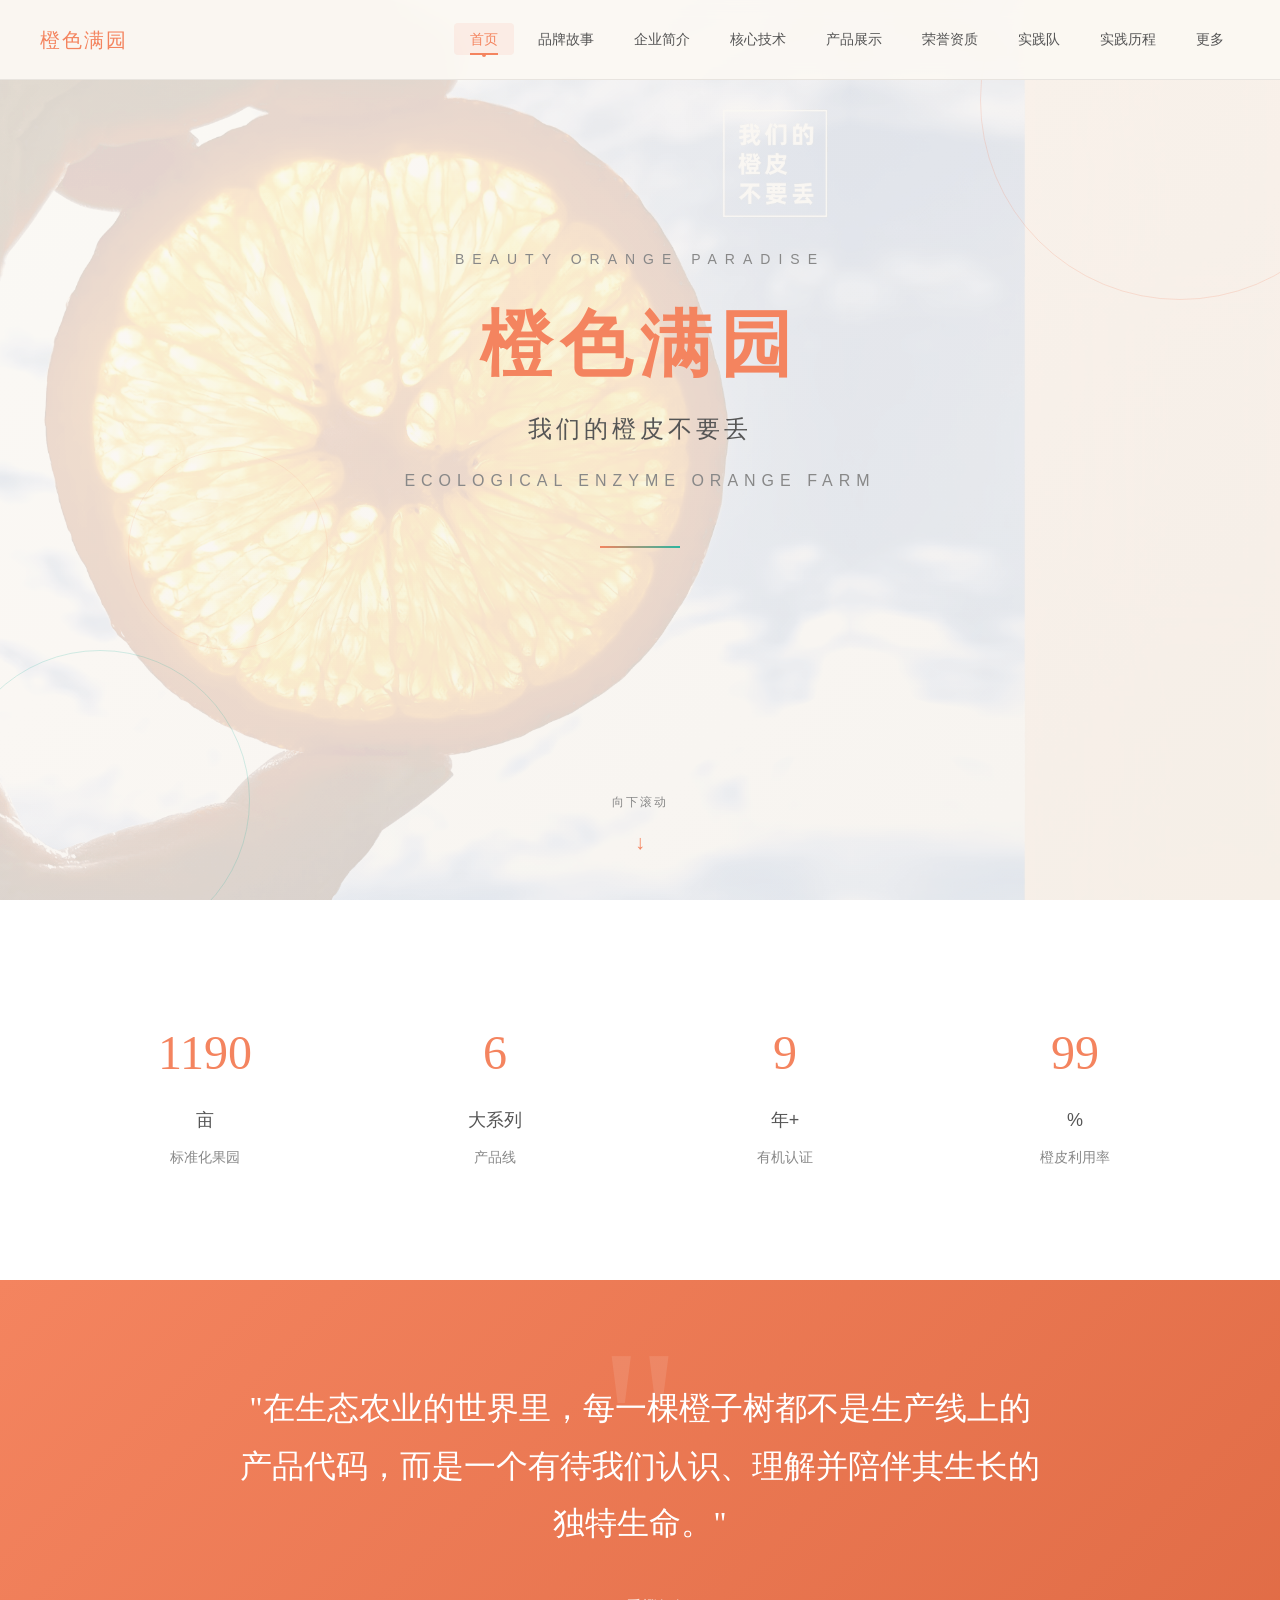
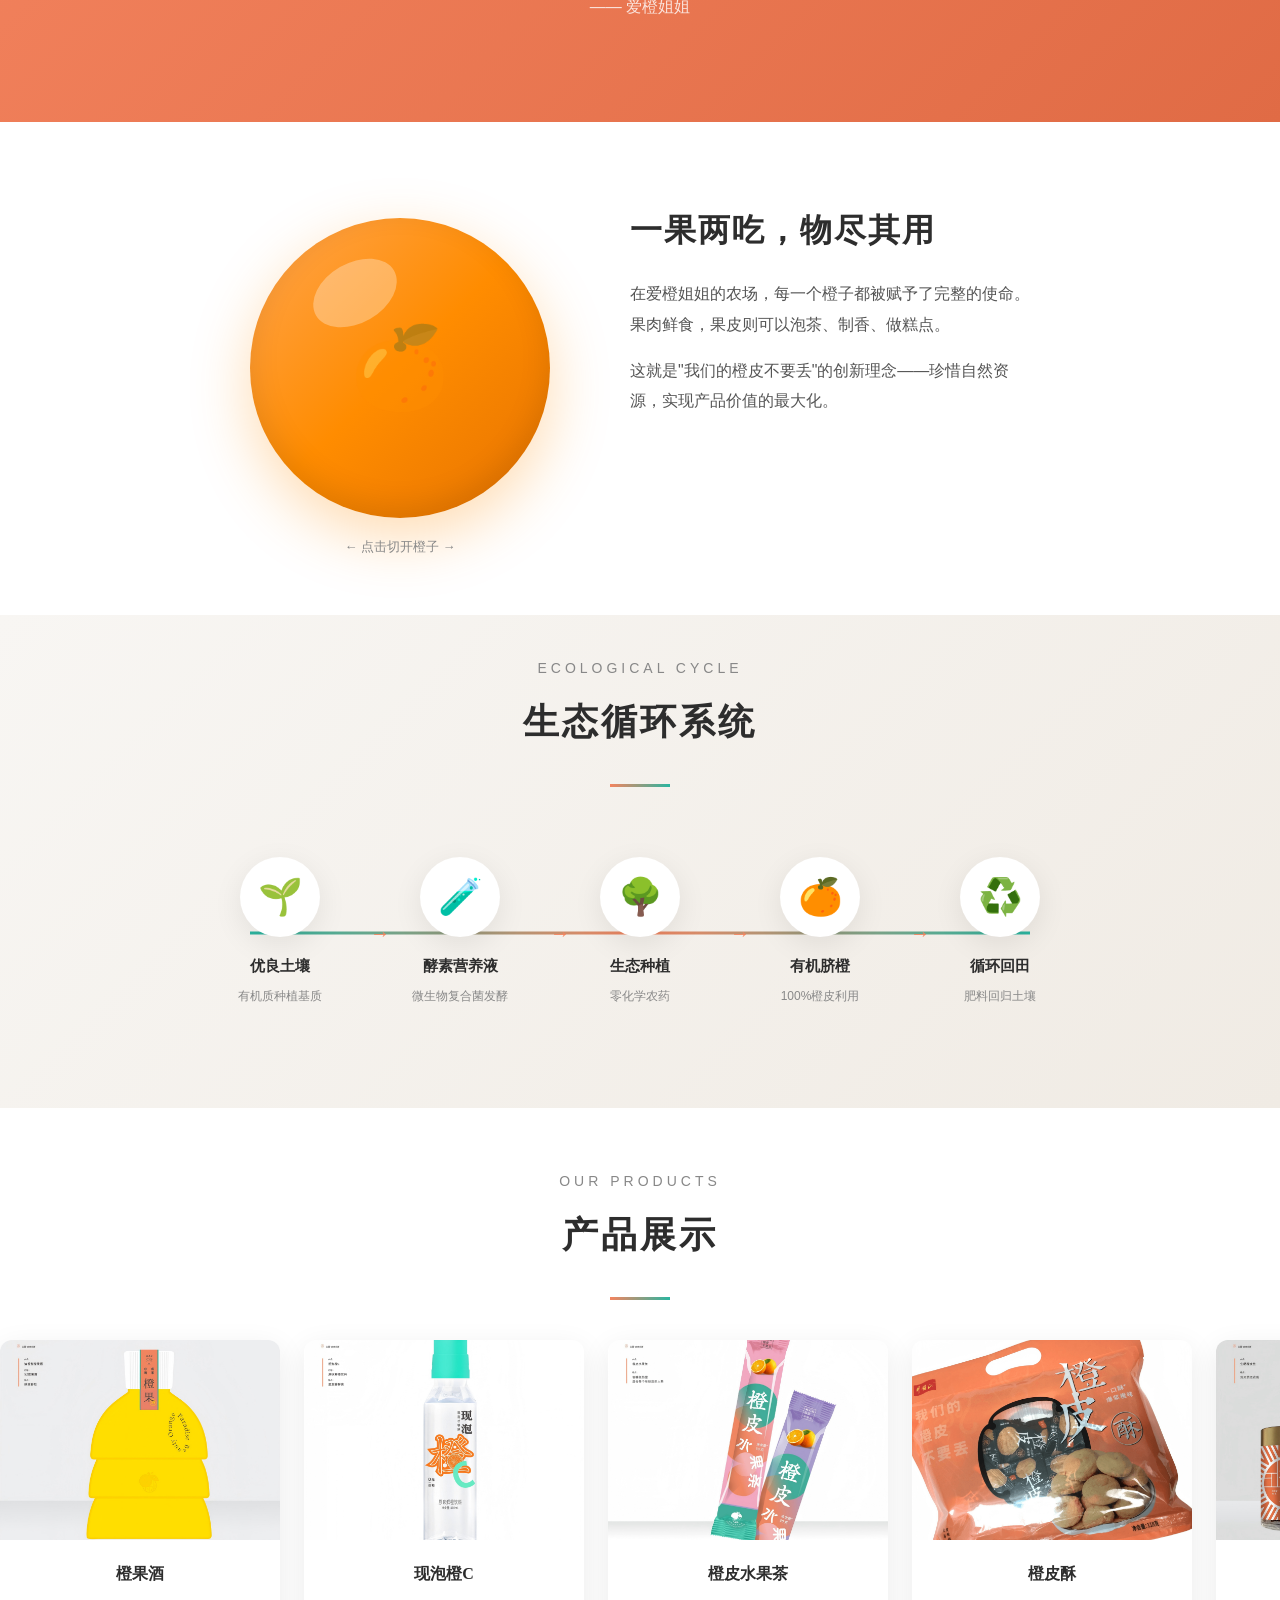
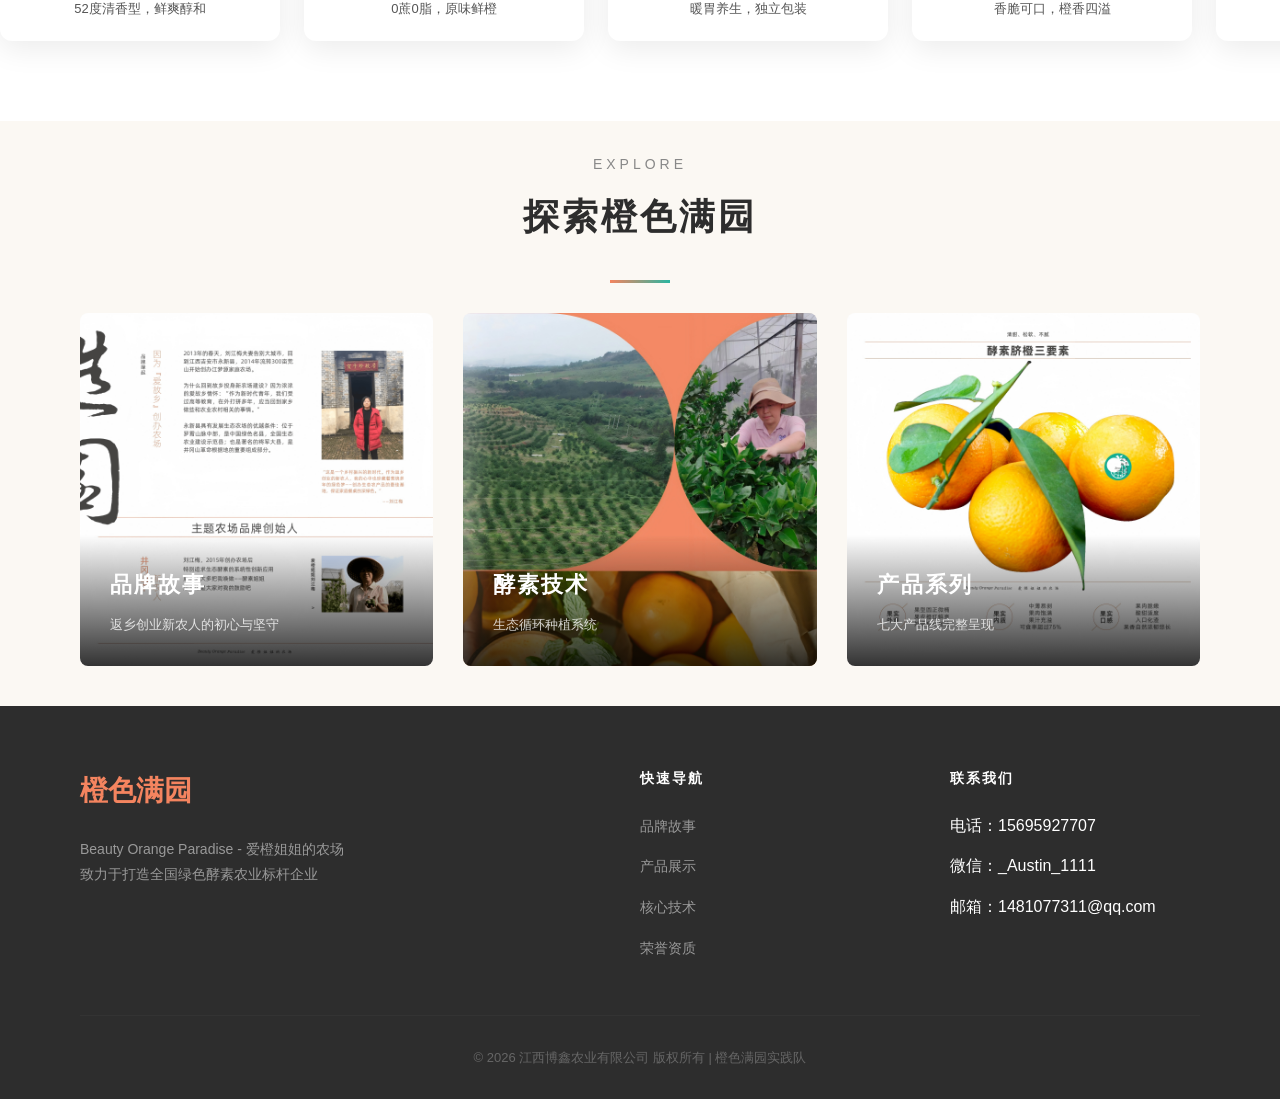
==== commit b4e66188: "Add files via upload" ====
--- a/index.html
+++ b/index.html
@@ -1021,7 +1021,7 @@
           <ul>
             <li>电话：15695927707</li>
             <li>微信：_Austin_1111</li>
-            <li>邮箱：1093359796@qq.com</li>
+            <li>邮箱：1481077311@qq.com</li>
           </ul>
         </div>
       </div>
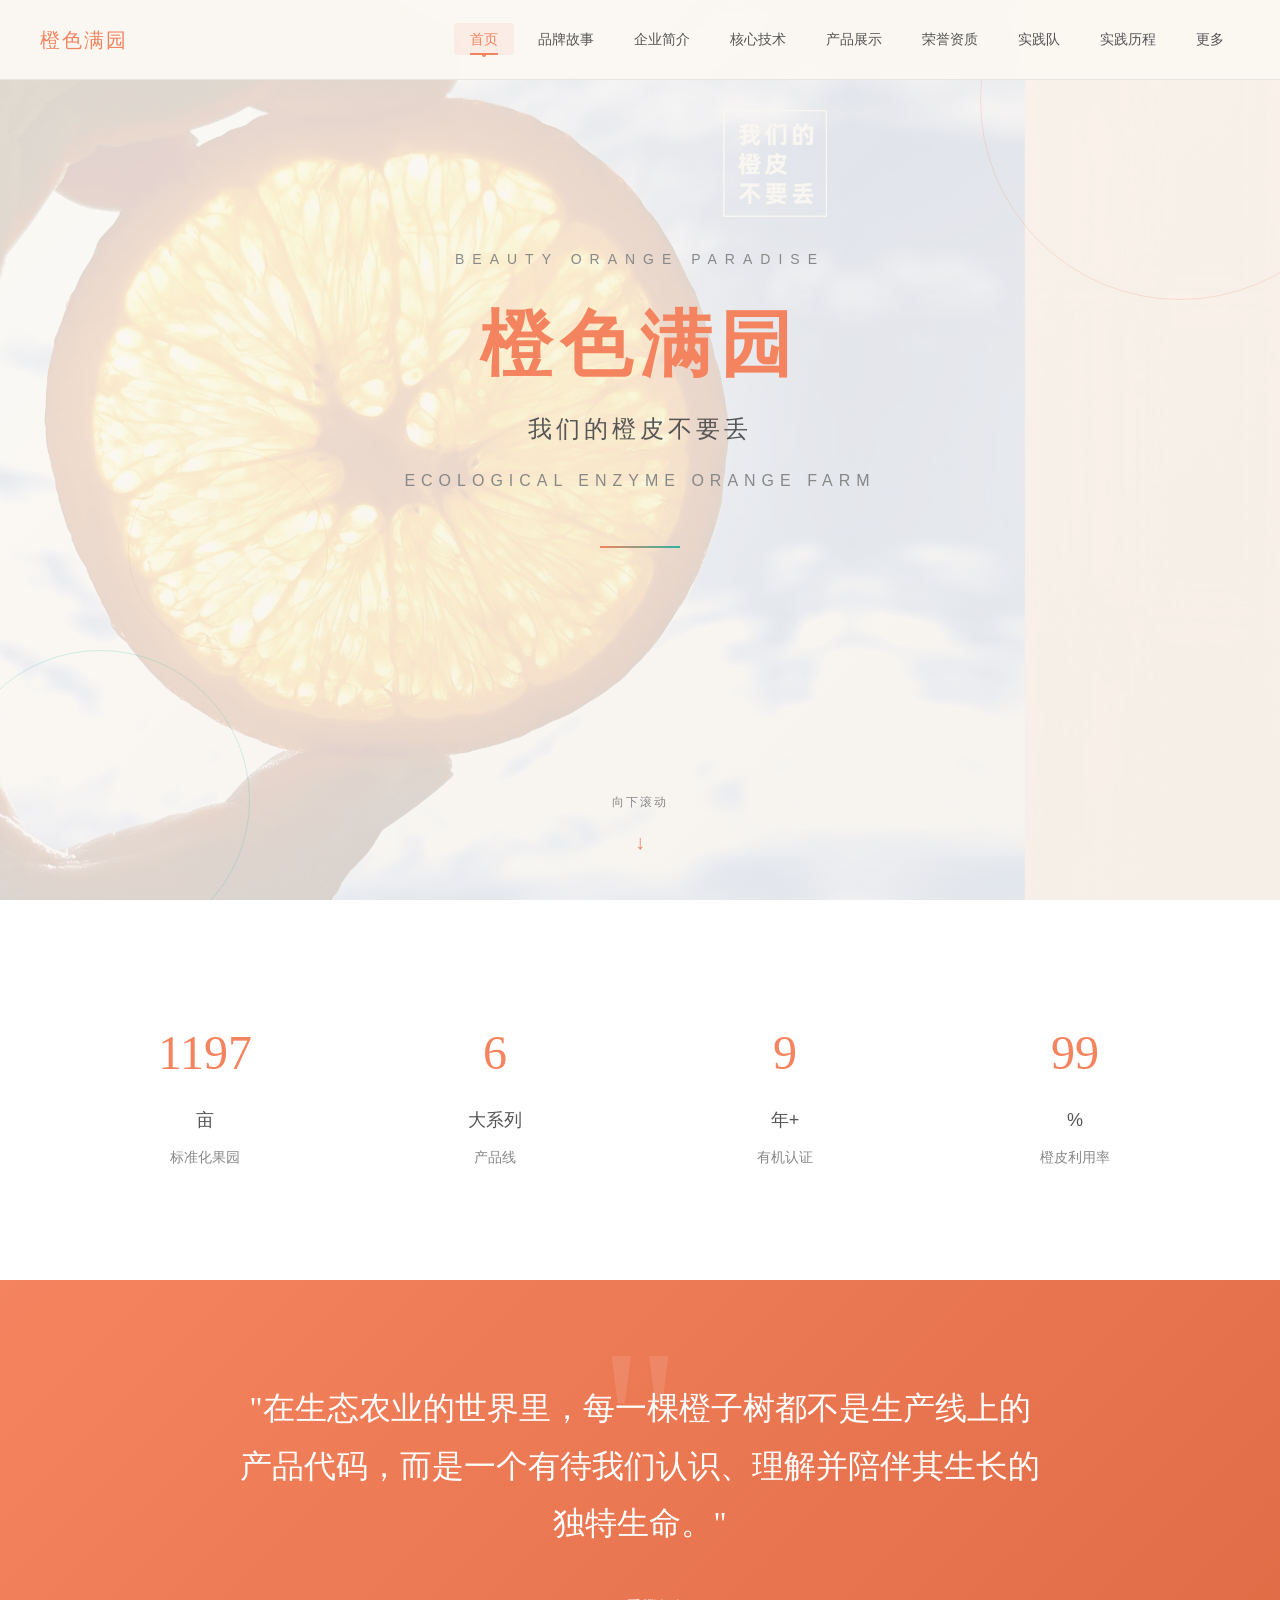
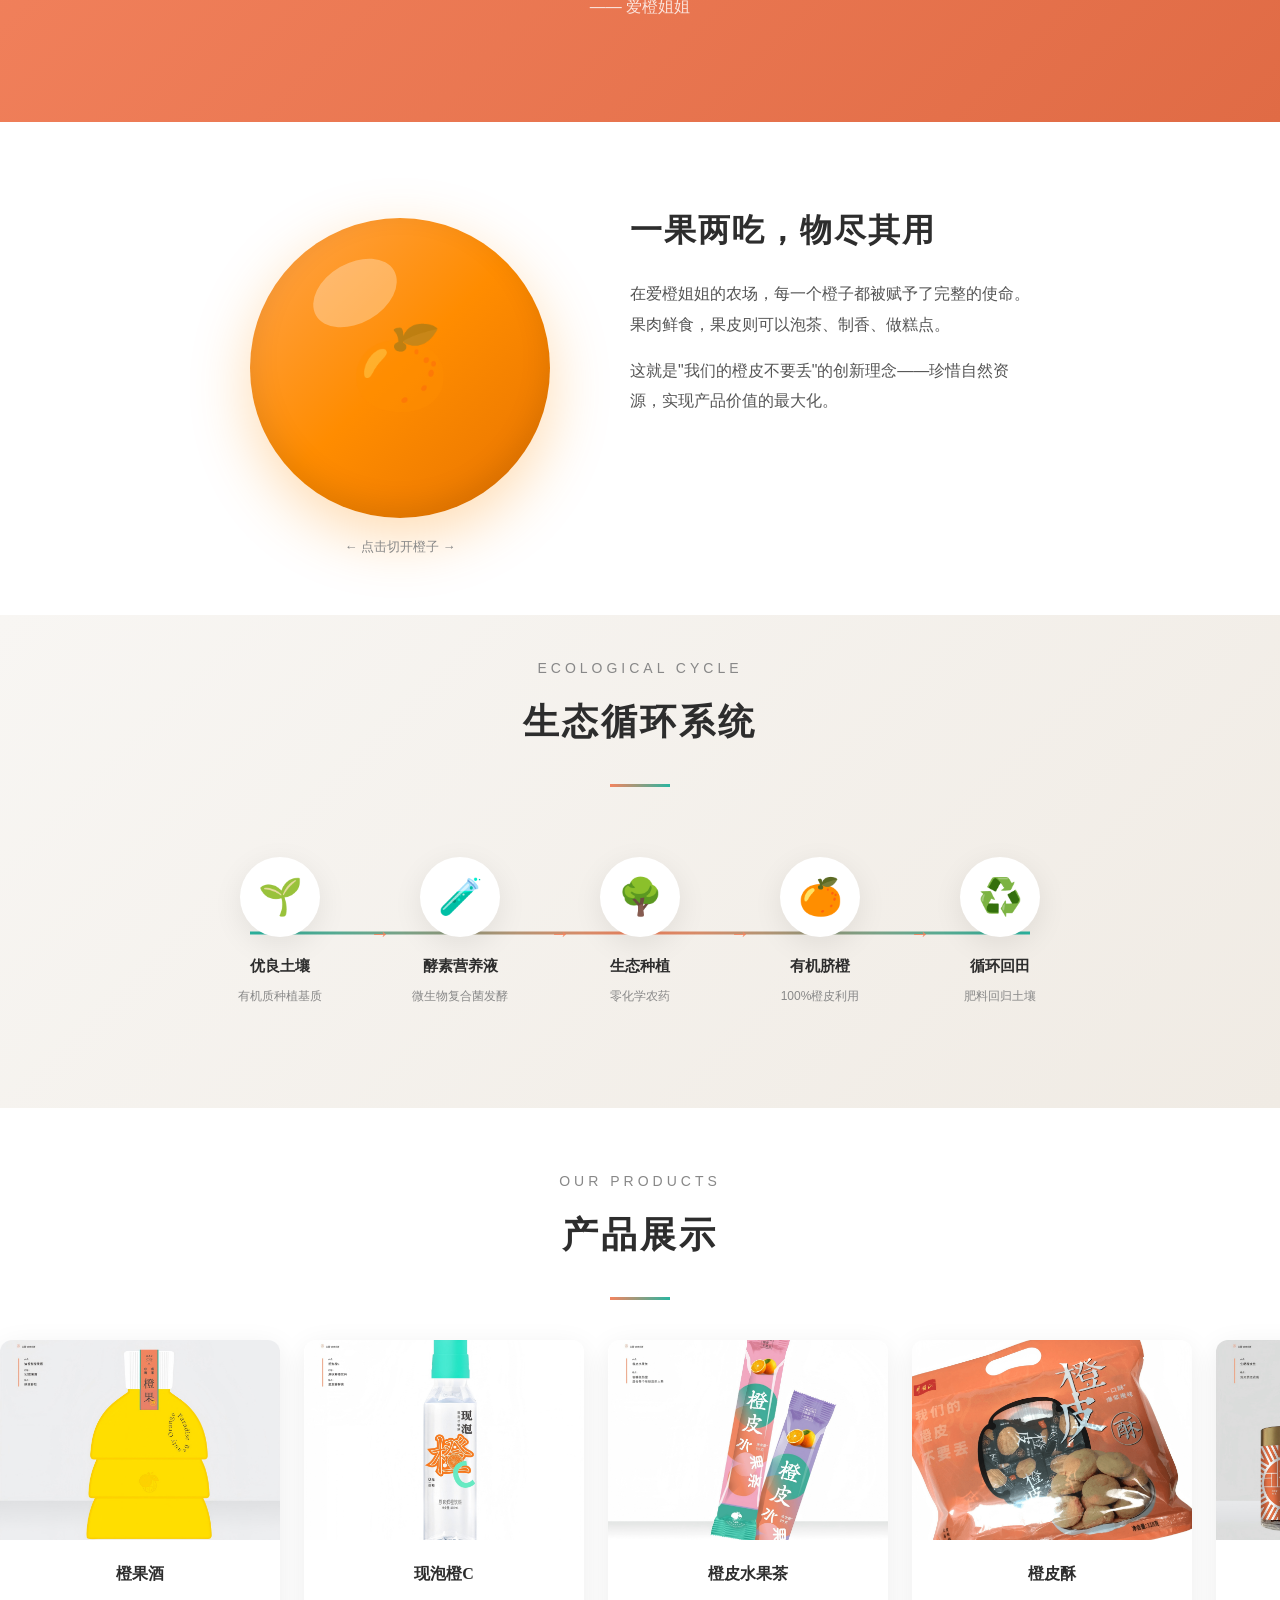
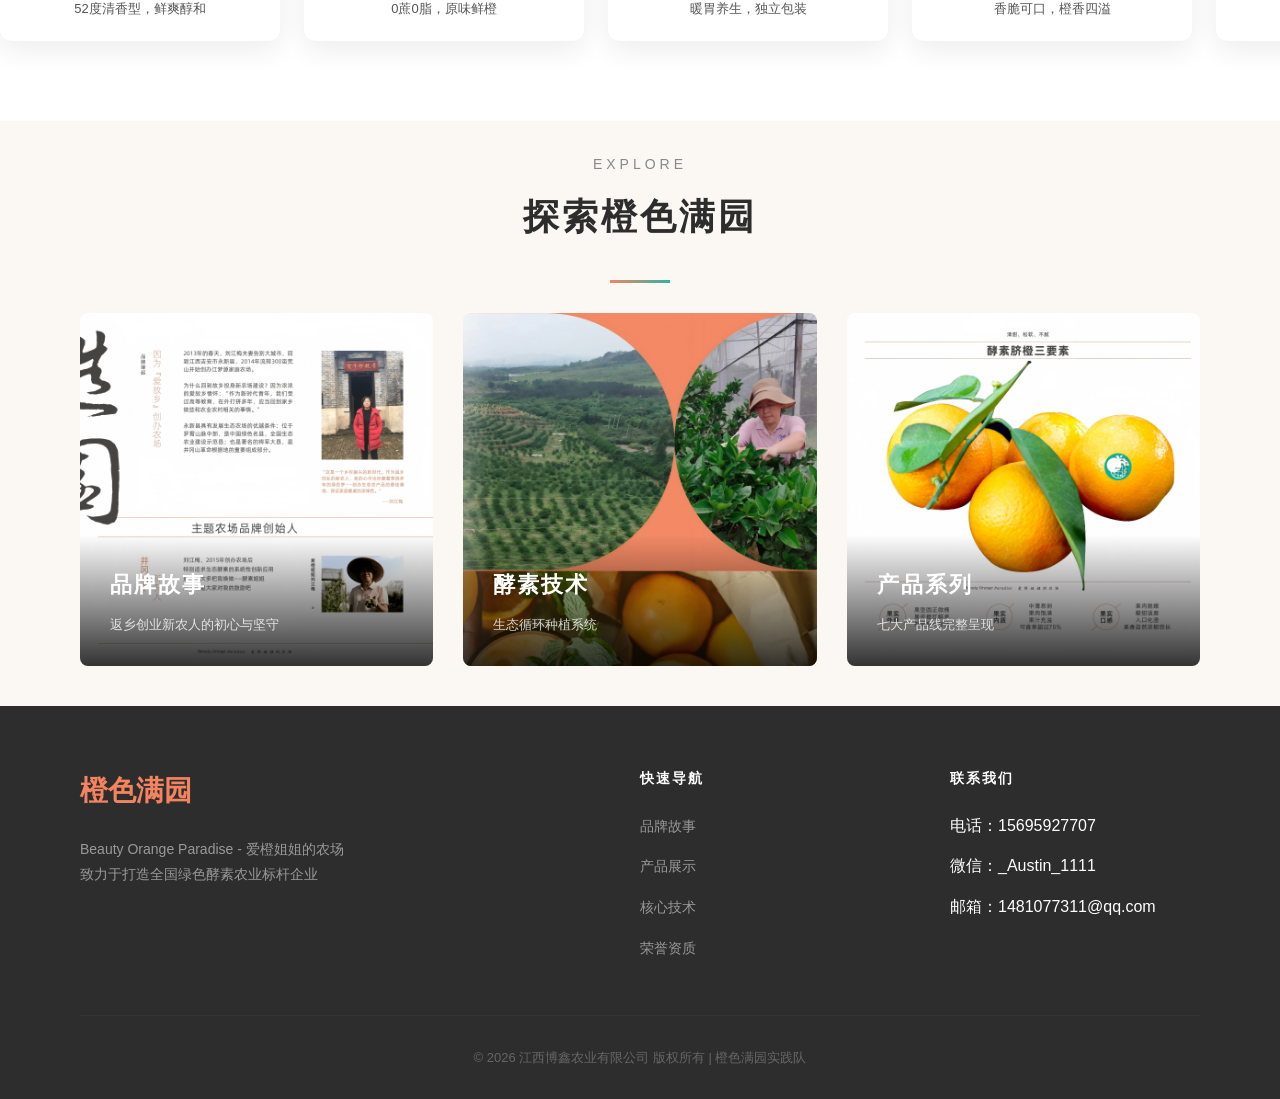
==== commit 35f9bb6e: "Add files via upload" ====
--- a/index.html
+++ b/index.html
@@ -664,6 +664,7 @@
       <a href="index.html" class="nav-logo">
         <span class="nav-logo-text">橙色满园</span>
       </a>
+      <button class="nav-menu-btn" aria-label="菜单"><span></span><span></span><span></span></button>
       <ul class="nav-links">
         <li><a href="index.html" class="active">首页</a></li>
         <li><a href="brand-story.html">品牌故事</a></li>
--- a/css/global.css
+++ b/css/global.css
@@ -1157,6 +1157,397 @@
 }
 
 /* ============================================
+   Responsive - Mobile Menu
+   ============================================ */
+.nav-menu-btn {
+  display: none;
+  background: none;
+  border: none;
+  cursor: pointer;
+  padding: 8px;
+  z-index: 1001;
+}
+
+.nav-menu-btn span {
+  display: block;
+  width: 24px;
+  height: 2px;
+  background: var(--text-dark);
+  margin: 6px 0;
+  transition: all 0.3s ease;
+  border-radius: 2px;
+}
+
+.nav-menu-btn.active span:nth-child(1) {
+  transform: rotate(45deg) translate(5px, 6px);
+}
+
+.nav-menu-btn.active span:nth-child(2) {
+  opacity: 0;
+}
+
+.nav-menu-btn.active span:nth-child(3) {
+  transform: rotate(-45deg) translate(5px, -6px);
+}
+
+/* ============================================
+   Responsive - Tablet (<=768px)
+   ============================================ */
+@media (max-width: 768px) {
+  :root {
+    --nav-height: 60px;
+    --section-padding: 60px 0;
+  }
+
+  .container {
+    padding: 0 20px;
+  }
+
+  /* Nav */
+  .nav-menu-btn {
+    display: block;
+  }
+
+  .nav-links {
+    position: fixed;
+    top: 0;
+    right: -100%;
+    width: 280px;
+    height: 100vh;
+    background: var(--bg-white);
+    flex-direction: column;
+    padding: 80px 30px 40px;
+    gap: 4px;
+    box-shadow: -4px 0 20px rgba(0, 0, 0, 0.1);
+    transition: right 0.3s ease;
+    z-index: 999;
+  }
+
+  .nav-links.open {
+    right: 0;
+  }
+
+  .nav-links a {
+    padding: 12px 16px;
+    font-size: 15px;
+  }
+
+  .nav-links a::after {
+    display: none;
+  }
+
+  .nav-links a::before {
+    display: none;
+  }
+
+  /* Hero */
+  .page-hero {
+    min-height: 50vh;
+    padding: 120px 20px 60px;
+  }
+
+  .page-hero h1 {
+    font-size: 32px;
+    letter-spacing: 2px;
+  }
+
+  .page-hero .subtitle {
+    font-size: 15px;
+  }
+
+  /* Section headers */
+  .section-header {
+    margin-bottom: 40px;
+  }
+
+  .section-header h2 {
+    font-size: 26px;
+  }
+
+  .section-header .en-title {
+    font-size: 12px;
+    letter-spacing: 2px;
+  }
+
+  /* Grids */
+  .grid-2,
+  .grid-3,
+  .grid-4 {
+    grid-template-columns: 1fr;
+    gap: 20px;
+  }
+
+  /* Footer */
+  .footer-content {
+    grid-template-columns: 1fr;
+    gap: 30px;
+  }
+
+  .footer-brand h3 {
+    font-size: 22px;
+  }
+
+  /* Buttons */
+  .btn {
+    padding: 12px 24px;
+    font-size: 13px;
+  }
+
+  /* Orange cut animation */
+  .orange-cut-animation {
+    min-height: 400px;
+  }
+
+  .orange-halves {
+    width: 160px;
+    height: 160px;
+  }
+
+  .orange-half-left,
+  .orange-half-right {
+    width: 80px;
+    height: 160px;
+  }
+
+  .orange-half-left {
+    border-radius: 80px 0 0 80px;
+  }
+
+  .orange-half-right {
+    border-radius: 0 80px 80px 0;
+  }
+
+  .orange-half-left::after {
+    width: 65px;
+    height: 140px;
+  }
+
+  .orange-half-right::after {
+    width: 65px;
+    height: 140px;
+  }
+
+  .cut-product-fly img {
+    width: 100px;
+    height: 100px;
+  }
+
+  .cut-product-fly.p1 { --tx: -120px; --ty: -120px; }
+  .cut-product-fly.p2 { --tx: 120px; --ty: -120px; }
+  .cut-product-fly.p3 { --tx: -120px; --ty: 120px; }
+  .cut-product-fly.p4 { --tx: 120px; --ty: 120px; }
+
+  .cut-percent {
+    font-size: 22px;
+  }
+
+  .cut-percent span {
+    font-size: 13px;
+  }
+
+  .cut-signature h3 {
+    font-size: 18px;
+  }
+}
+
+/* ============================================
+   Responsive - Mobile (<=480px)
+   ============================================ */
+@media (max-width: 480px) {
+  .container {
+    padding: 0 16px;
+  }
+
+  .page-hero h1 {
+    font-size: 26px;
+  }
+
+  .section-header h2 {
+    font-size: 22px;
+  }
+
+  .section-header p {
+    font-size: 14px;
+  }
+
+  .footer-brand h3 {
+    font-size: 20px;
+  }
+
+  .btn {
+    padding: 10px 20px;
+    font-size: 12px;
+  }
+
+  .orange-cut-animation {
+    min-height: 320px;
+  }
+
+  .cut-product-fly img {
+    width: 80px;
+    height: 80px;
+  }
+
+  .cut-product-fly.p1 { --tx: -90px; --ty: -90px; }
+  .cut-product-fly.p2 { --tx: 90px; --ty: -90px; }
+  .cut-product-fly.p3 { --tx: -90px; --ty: 90px; }
+  .cut-product-fly.p4 { --tx: 90px; --ty: 90px; }
+
+  /* Page-specific inline style overrides */
+  .team-hero h1,
+  .timeline-hero h1,
+  .more-hero h1,
+  .honors-hero h1,
+  .products-hero h1,
+  .company-hero h1,
+  .tech-hero h1,
+  .story-hero h1 {
+    font-size: 32px;
+    letter-spacing: 3px;
+  }
+
+  .team-hero .tagline,
+  .team-hero .university,
+  .timeline-hero p,
+  .more-hero p,
+  .honors-hero p,
+  .products-hero p,
+  .company-hero p,
+  .tech-hero p,
+  .story-hero p {
+    font-size: 14px;
+  }
+
+  .team-overview .overview-grid,
+  .story-section .story-grid,
+  .company-intro .company-grid,
+  .star-product .star-product-grid {
+    grid-template-columns: 1fr;
+    gap: 30px;
+  }
+
+  .methods-grid,
+  .achievements-grid,
+  .project-grid,
+  .standards-grid,
+  .mvv-grid,
+  .visual-grid,
+  .media-grid,
+  .stats-grid,
+  .summary-stats {
+    grid-template-columns: 1fr;
+    gap: 20px;
+  }
+
+  .members-grid {
+    grid-template-columns: repeat(2, 1fr);
+    gap: 16px;
+  }
+
+  .instructors-grid {
+    grid-template-columns: 1fr;
+    gap: 20px;
+  }
+
+  .honors-grid {
+    grid-template-columns: repeat(2, 1fr);
+    gap: 16px;
+  }
+
+  .nav-grid {
+    grid-template-columns: repeat(2, 1fr);
+    gap: 12px;
+  }
+
+  .media-feature {
+    grid-template-columns: 1fr;
+  }
+
+  .media-feature-content {
+    padding: 30px 24px;
+  }
+
+  .media-feature-content h3 {
+    font-size: 18px;
+  }
+
+  .contact-grid {
+    grid-template-columns: 1fr;
+    gap: 40px;
+  }
+
+  .dissection-container {
+    flex-direction: column;
+    gap: 40px;
+  }
+
+  .orange-wrapper {
+    width: 200px;
+    height: 200px;
+  }
+
+  .timeline-item {
+    flex-direction: column !important;
+    padding-left: 40px;
+    padding-right: 0;
+  }
+
+  .timeline-content {
+    width: 100%;
+  }
+
+  .timeline-line {
+    left: 15px;
+    transform: none;
+  }
+
+  .timeline-dot {
+    left: 15px;
+    transform: translateX(-50%);
+  }
+
+  .photo-carousel-item {
+    width: 260px;
+  }
+
+  .overview-content h2,
+  .eco-content h2 {
+    font-size: 24px;
+  }
+
+  .overview-content p,
+  .eco-content p {
+    font-size: 14px;
+    line-height: 1.8;
+  }
+
+  .star-product-content h2,
+  .history-text h3 {
+    font-size: 20px;
+  }
+
+  .stat-item h3,
+  .summary-stat h3,
+  .stat-number {
+    font-size: 32px;
+  }
+
+  .cert-grid {
+    grid-template-columns: 1fr;
+    gap: 20px;
+  }
+
+  .quick-links-grid {
+    grid-template-columns: 1fr;
+    gap: 16px;
+  }
+
+  .quick-link-card {
+    height: 200px;
+  }
+}
+
+/* ============================================
    Reduced Motion Support
    ============================================ */
 @media (prefers-reduced-motion: reduce) {
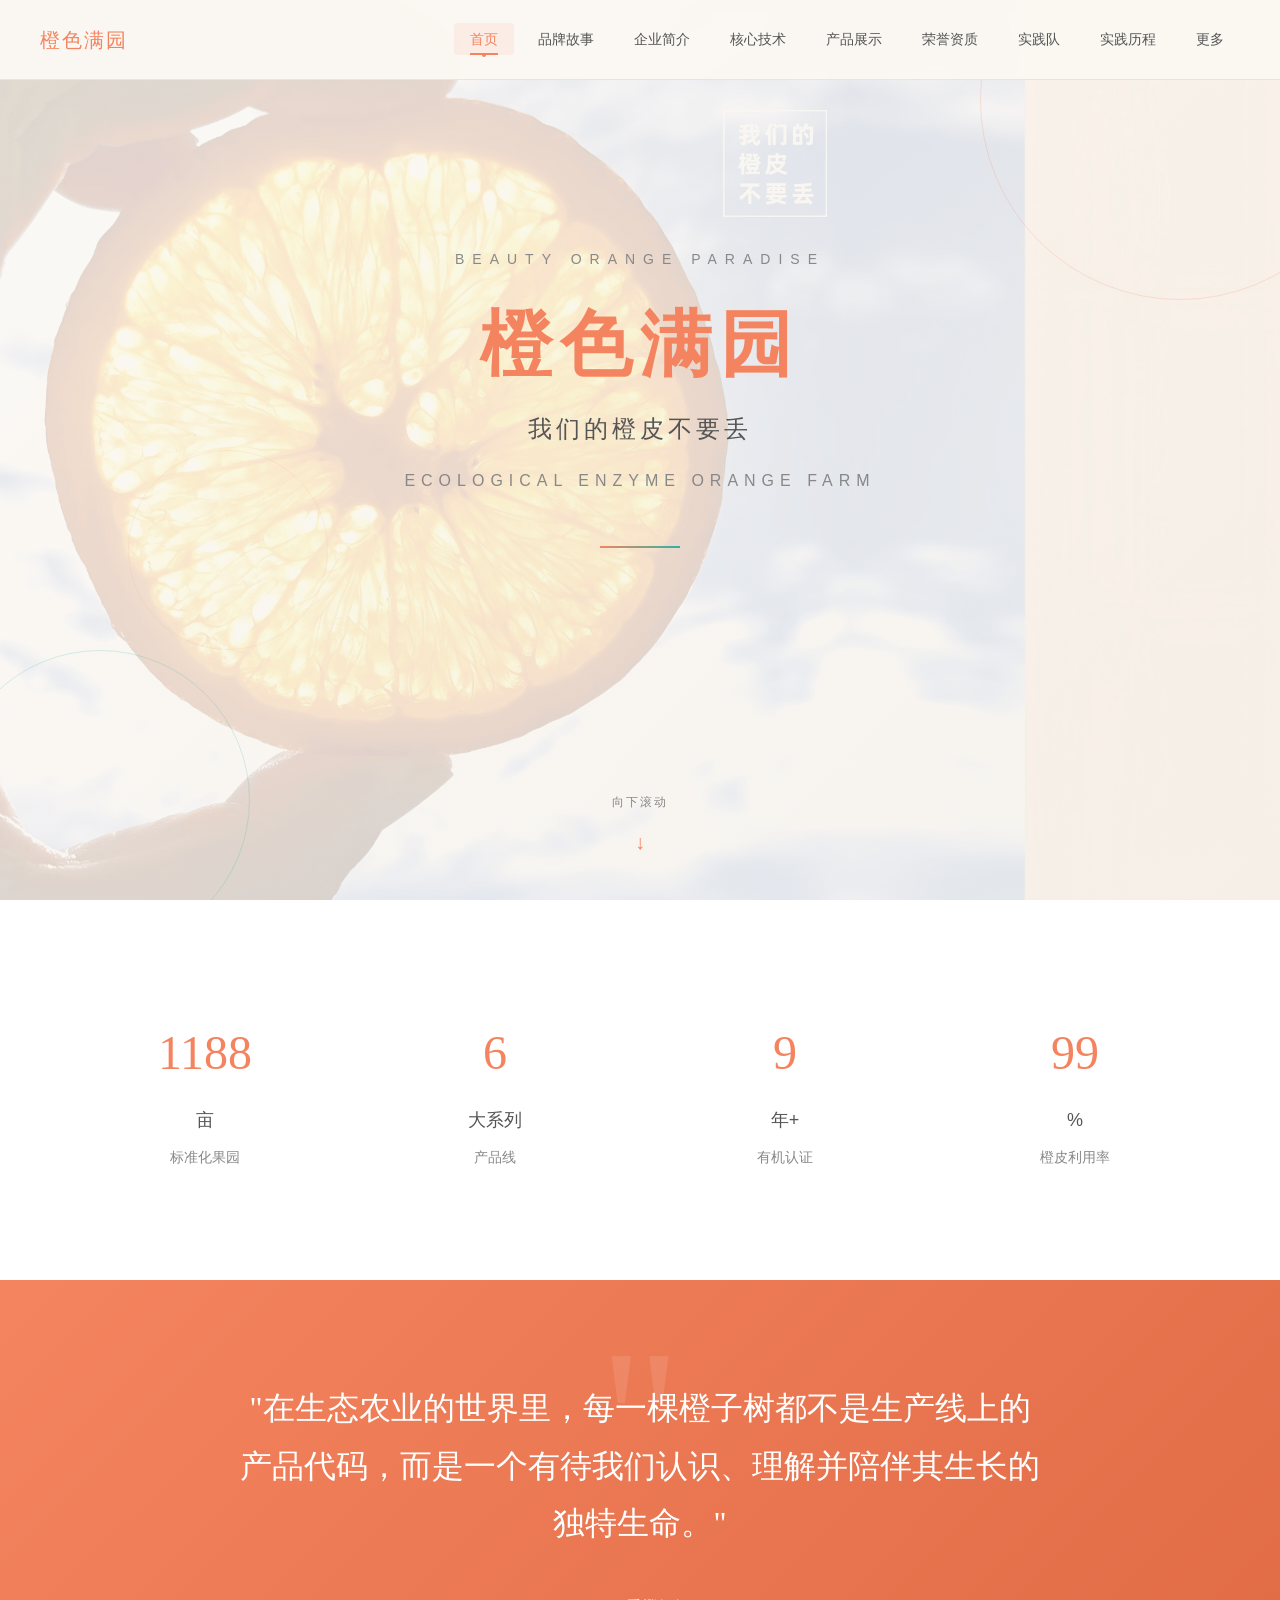
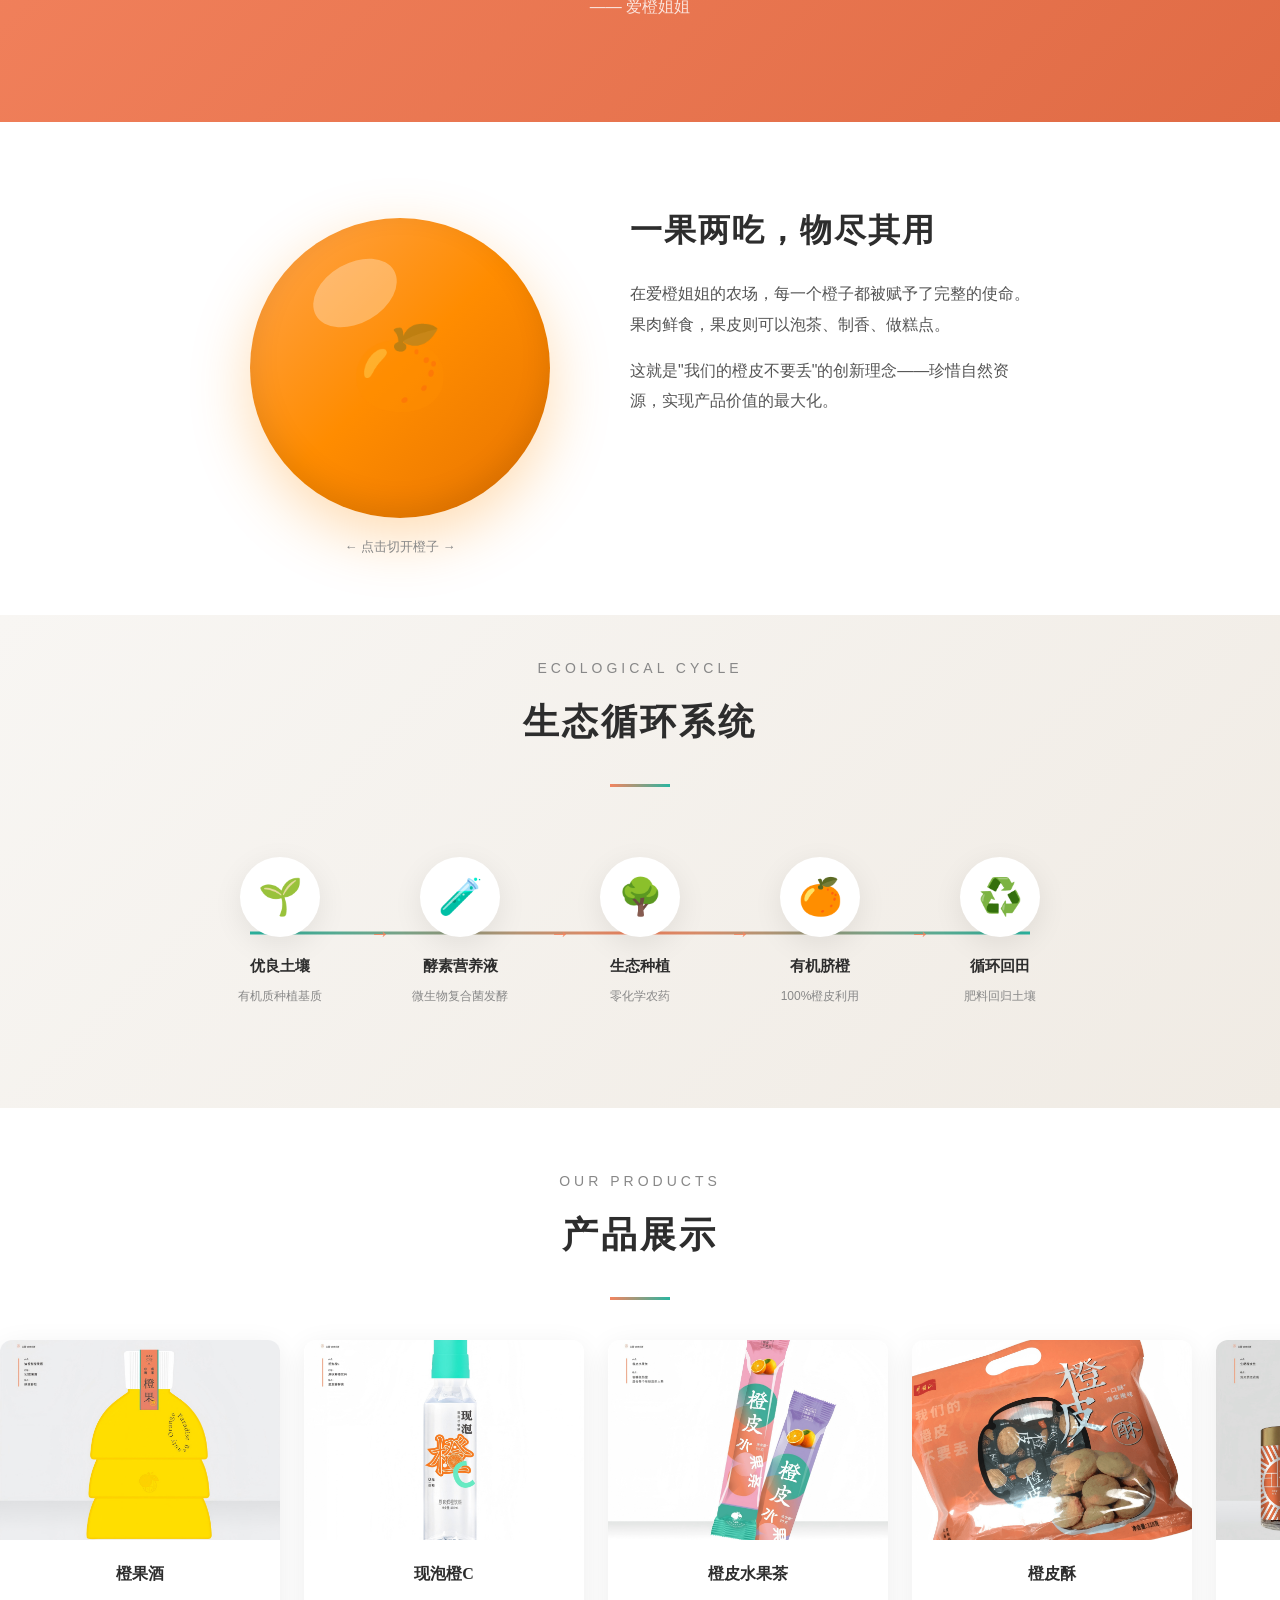
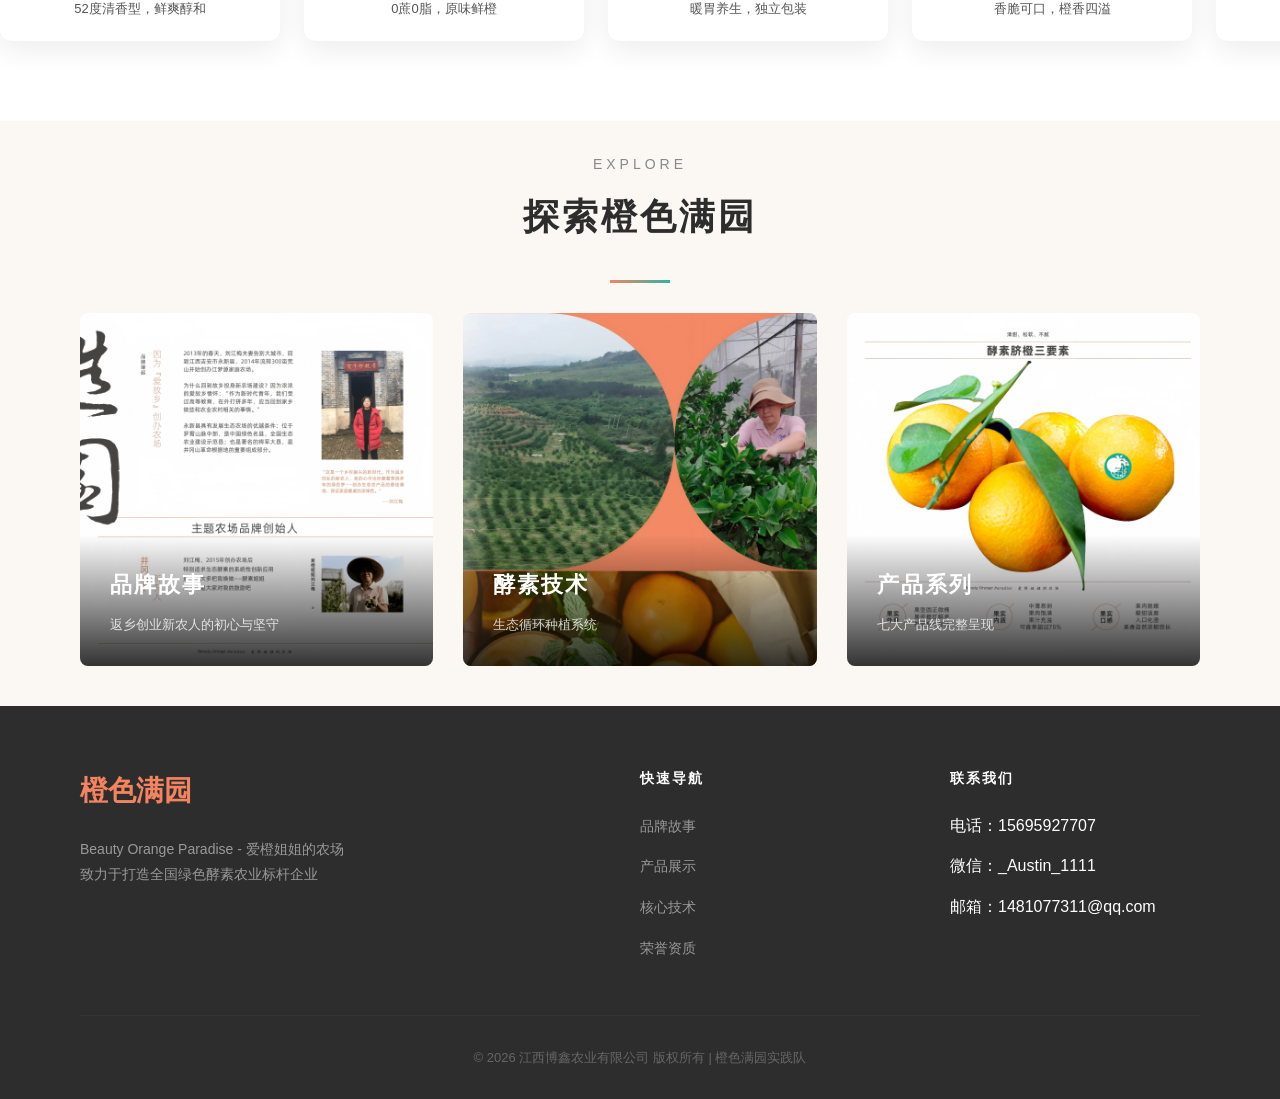
==== commit 89c70400: "Add files via upload" ====
--- a/index.html
+++ b/index.html
@@ -606,7 +606,7 @@
     .carousel-track {
       display: flex;
       gap: 24px;
-      animation: scrollCarousel 25s linear infinite;
+      animation: scrollCarousel 15s linear infinite;
     }
 
     .carousel-track:hover {
--- a/css/global.css
+++ b/css/global.css
@@ -50,7 +50,7 @@
   color: var(--text-dark);
   background-color: var(--bg-cream);
   line-height: 1.8;
-  overflow-x: hidden;
+  overflow-x: clip;
 }
 
 a {
@@ -1159,25 +1159,6 @@
 /* ============================================
    Responsive - Mobile Menu
    ============================================ */
-.nav-menu-btn {
-  display: none;
-  background: none;
-  border: none;
-  cursor: pointer;
-  padding: 8px;
-  z-index: 1001;
-}
-
-.nav-menu-btn span {
-  display: block;
-  width: 24px;
-  height: 2px;
-  background: var(--text-dark);
-  margin: 6px 0;
-  transition: all 0.3s ease;
-  border-radius: 2px;
-}
-
 .nav-menu-btn.active span:nth-child(1) {
   transform: rotate(45deg) translate(5px, 6px);
 }
@@ -1204,14 +1185,22 @@
   }
 
   /* Nav */
+  .nav-inner {
+    padding: 0 20px;
+    position: relative;
+  }
+
   .nav-menu-btn {
     display: block;
+    position: relative;
+    z-index: 1001;
   }
 
   .nav-links {
+    display: none;
     position: fixed;
     top: 0;
-    right: -100%;
+    right: 0;
     width: 280px;
     height: 100vh;
     background: var(--bg-white);
@@ -1219,12 +1208,12 @@
     padding: 80px 30px 40px;
     gap: 4px;
     box-shadow: -4px 0 20px rgba(0, 0, 0, 0.1);
-    transition: right 0.3s ease;
     z-index: 999;
+    overflow-y: auto;
   }
 
   .nav-links.open {
-    right: 0;
+    display: flex;
   }
 
   .nav-links a {
@@ -1241,32 +1230,132 @@
   }
 
   /* Hero */
-  .page-hero {
-    min-height: 50vh;
-    padding: 120px 20px 60px;
-  }
-
-  .page-hero h1 {
-    font-size: 32px;
-    letter-spacing: 2px;
-  }
-
-  .page-hero .subtitle {
-    font-size: 15px;
+  .hero,
+  .page-hero,
+  .story-hero,
+  .company-hero,
+  .tech-hero,
+  .products-hero,
+  .honors-hero,
+  .team-hero,
+  .timeline-hero,
+  .more-hero {
+    min-height: 40vh !important;
+    padding: 80px 20px 40px !important;
+  }
+
+  .hero h1,
+  .page-hero h1,
+  .story-hero h1,
+  .company-hero h1,
+  .tech-hero h1,
+  .products-hero h1,
+  .honors-hero h1,
+  .team-hero h1,
+  .timeline-hero h1,
+  .more-hero h1 {
+    font-size: 26px !important;
+    letter-spacing: 2px !important;
+  }
+
+  .hero .hero-slogan,
+  .hero .hero-en,
+  .hero .hero-brand,
+  .page-hero .subtitle,
+  .page-hero p,
+  .story-hero p,
+  .company-hero p,
+  .tech-hero p,
+  .products-hero p,
+  .honors-hero p,
+  .team-hero .tagline,
+  .team-hero .university,
+  .timeline-hero p,
+  .more-hero p {
+    font-size: 13px !important;
+  }
+
+  .hero-title {
+    font-size: 36px !important;
+    letter-spacing: 4px !important;
+  }
+
+  .hero-slogan {
+    font-size: 16px !important;
+  }
+
+  .hero-brand {
+    font-size: 11px !important;
+    letter-spacing: 4px !important;
+  }
+
+  .hero-en {
+    font-size: 11px !important;
+    letter-spacing: 3px !important;
+  }
+
+  /* Hero content areas */
+  .hero-content,
+  .team-hero-content,
+  .story-hero-content,
+  .tech-hero-content,
+  .company-hero-content,
+  .products-hero-content {
+    padding: 0 16px !important;
+  }
+
+  .hero-content h1,
+  .team-hero-content h1,
+  .story-hero-content h1,
+  .tech-hero-content h1,
+  .company-hero-content h1,
+  .products-hero-content h1 {
+    font-size: 26px !important;
   }
 
   /* Section headers */
   .section-header {
-    margin-bottom: 40px;
+    margin-bottom: 30px;
   }
 
   .section-header h2 {
-    font-size: 26px;
+    font-size: 22px;
   }
 
   .section-header .en-title {
-    font-size: 12px;
+    font-size: 11px;
     letter-spacing: 2px;
+  }
+
+  /* All sections padding */
+  .story-section,
+  .company-intro,
+  .core-tech,
+  .star-product,
+  .honors-section,
+  .team-overview,
+  .research-methods,
+  .team-members,
+  .official-account,
+  .team-achievements,
+  .project-info,
+  .team-cta,
+  .timeline-section,
+  .timeline-summary,
+  .timeline-cta,
+  .section-nav,
+  .farm-history,
+  .selection-standards,
+  .brand-visual,
+  .media-section,
+  .mvv-section,
+  .contact-section,
+  .photo-gallery,
+  .certificate-section,
+  .ecological-system,
+  .advantages,
+  .tech-steps {
+    padding: 50px 0 !important;
   }
 
   /* Grids */
@@ -1347,6 +1436,73 @@
 
   .cut-signature h3 {
     font-size: 18px;
+  }
+
+  /* Prevent decorative elements from causing overflow */
+  .ink-circle {
+    transform: scale(0.5);
+    opacity: 0.1;
+  }
+
+  .juice-splash {
+    width: 140px;
+    height: 140px;
+  }
+
+  .story-quote blockquote {
+    font-size: 18px;
+    padding: 0 10px;
+  }
+
+  .story-quote blockquote::before {
+    font-size: 60px;
+    top: -20px;
+    left: -10px;
+  }
+
+  /* Fix all pages overflow on mobile */
+  .nav {
+    overflow: visible;
+  }
+
+  .nav-inner {
+    overflow: visible;
+  }
+
+  .hero, .page-hero, .story-hero, .company-hero, .tech-hero,
+  .products-hero, .honors-hero, .team-hero, .timeline-hero, .more-hero {
+    overflow: hidden;
+  }
+
+  /* Ensure stats display all items on mobile */
+  .stats-section,
+  .stats-grid,
+  .stat-item {
+    display: block !important;
+    visibility: visible !important;
+    opacity: 1 !important;
+  }
+
+  .stats-grid {
+    display: grid !important;
+    grid-template-columns: repeat(2, 1fr) !important;
+    gap: 16px !important;
+  }
+
+  .stat-item {
+    padding: 20px 10px !important;
+  }
+
+  .stat-number {
+    font-size: 32px !important;
+  }
+
+  .stat-unit {
+    font-size: 14px !important;
+  }
+
+  .stat-label {
+    font-size: 12px !important;
   }
 }
 
@@ -1548,6 +1704,427 @@
 }
 
 /* ============================================
+   Responsive - Small Phone (<=480px)
+   ============================================ */
+@media (max-width: 480px) {
+  /* Team members: horizontal card layout */
+  .members-grid {
+    grid-template-columns: 1fr !important;
+    gap: 12px !important;
+  }
+
+  .member-card {
+    display: flex !important;
+    flex-direction: row !important;
+    align-items: stretch;
+  }
+
+  .member-card .member-photo {
+    width: 100px !important;
+    height: auto !important;
+    min-height: 120px;
+    object-fit: cover;
+    flex-shrink: 0;
+  }
+
+  .member-card .member-info {
+    padding: 12px 16px !important;
+    flex: 1;
+    display: flex;
+    flex-direction: column;
+    justify-content: center;
+  }
+
+  .member-card h4 {
+    font-size: 14px !important;
+    margin-bottom: 4px !important;
+  }
+
+  .member-card .member-dept {
+    font-size: 11px !important;
+    margin-bottom: 6px !important;
+  }
+
+  .member-card .member-desc {
+    font-size: 11px !important;
+    line-height: 1.5 !important;
+    display: -webkit-box;
+    -webkit-line-clamp: 3;
+    -webkit-box-orient: vertical;
+    overflow: hidden;
+  }
+
+  .instructor-card {
+    flex-direction: row !important;
+  }
+
+  .instructor-card .member-photo {
+    width: 100px !important;
+    height: auto !important;
+    aspect-ratio: 1 / 1;
+  }
+
+  .instructor-card .member-info {
+    padding: 12px 16px !important;
+  }
+
+  .instructor-card h4 {
+    font-size: 15px !important;
+  }
+
+  /* Honors grid: 1 column */
+  .honors-grid {
+    grid-template-columns: 1fr !important;
+  }
+
+  /* Stats: 2 columns stays fine, but make items more compact */
+  .stat-item {
+    padding: 16px 8px !important;
+  }
+
+  .stat-number {
+    font-size: 28px !important;
+  }
+
+  /* Company page - Vision Mission grid */
+  .vm-grid {
+    grid-template-columns: 1fr !important;
+    gap: 16px !important;
+  }
+
+  .vm-card {
+    padding: 24px 20px !important;
+  }
+
+  .vm-card h3 {
+    font-size: 18px !important;
+    margin-bottom: 12px !important;
+  }
+
+  .vm-card p {
+    font-size: 13px !important;
+  }
+
+  /* Team page - Project info */
+  .project-grid {
+    grid-template-columns: 1fr !important;
+    gap: 20px !important;
+  }
+
+  .project-card {
+    padding: 24px 20px !important;
+  }
+
+  .project-card h3 {
+    font-size: 18px !important;
+    margin-bottom: 14px !important;
+  }
+
+  .project-card li {
+    padding: 10px 0 !important;
+    font-size: 13px !important;
+  }
+
+  /* Team page - Methods & Achievements */
+  .methods-grid,
+  .achievements-grid {
+    grid-template-columns: 1fr !important;
+    gap: 16px !important;
+  }
+
+  /* More page - Standards & MVV */
+  .standards-grid {
+    grid-template-columns: 1fr !important;
+    gap: 16px !important;
+  }
+
+  .standard-card {
+    padding: 24px 20px !important;
+  }
+
+  .mvv-grid {
+    grid-template-columns: 1fr !important;
+    gap: 16px !important;
+  }
+
+  .mvv-card {
+    padding: 30px 20px !important;
+  }
+
+  /* Contact form */
+  .contact-form {
+    padding: 24px 20px !important;
+  }
+
+  /* Company - Business Scope */
+  .scope-grid {
+    grid-template-columns: 1fr !important;
+    gap: 16px !important;
+  }
+
+  .scope-card {
+    padding: 24px 20px !important;
+  }
+
+  .scope-icon {
+    width: 60px !important;
+    height: 60px !important;
+    font-size: 28px !important;
+    margin-bottom: 14px !important;
+  }
+
+  .scope-card h3 {
+    font-size: 16px !important;
+  }
+
+  .scope-card p {
+    font-size: 13px !important;
+  }
+
+  /* Company - Facilities */
+  .facilities-grid {
+    grid-template-columns: 1fr !important;
+    gap: 16px !important;
+  }
+
+  .facility-item {
+    padding: 20px !important;
+    gap: 14px !important;
+  }
+
+  .facility-icon {
+    width: 48px !important;
+    height: 48px !important;
+    font-size: 22px !important;
+  }
+
+  .facility-content h4 {
+    font-size: 15px !important;
+  }
+
+  .facility-content p {
+    font-size: 13px !important;
+  }
+
+  /* Technology - Advantages */
+  .advantages-grid {
+    grid-template-columns: repeat(2, 1fr) !important;
+    gap: 14px !important;
+  }
+
+  .advantage-card {
+    padding: 24px 14px !important;
+  }
+
+  .advantage-icon {
+    width: 50px !important;
+    height: 50px !important;
+    font-size: 24px !important;
+    margin-bottom: 12px !important;
+  }
+
+  .advantage-card h4 {
+    font-size: 14px !important;
+    margin-bottom: 8px !important;
+  }
+
+  .advantage-card p {
+    font-size: 12px !important;
+  }
+
+  /* Products - All Products */
+  .product-grid {
+    grid-template-columns: 1fr !important;
+    gap: 20px !important;
+  }
+
+  .product-image {
+    height: 200px !important;
+  }
+
+  .product-info {
+    padding: 20px !important;
+  }
+
+  .product-name {
+    font-size: 18px !important;
+    margin-bottom: 8px !important;
+  }
+
+  .product-desc {
+    font-size: 13px !important;
+    margin-bottom: 14px !important;
+  }
+
+  .product-feature {
+    font-size: 11px !important;
+    padding: 3px 10px !important;
+  }
+
+  /* Steps grid (tech steps) */
+  .steps-grid {
+    grid-template-columns: 1fr !important;
+    gap: 20px !important;
+  }
+
+  .step-card {
+    padding: 28px 20px !important;
+  }
+
+  .step-icon {
+    width: 60px !important;
+    height: 60px !important;
+    font-size: 28px !important;
+  }
+
+  /* Tech CTA buttons */
+  .cta-animated {
+    flex-direction: column !important;
+    align-items: center !important;
+    gap: 12px !important;
+  }
+
+  /* Honors - Media Coverage */
+  .media-magazine {
+    grid-template-columns: 1fr !important;
+    gap: 16px !important;
+  }
+
+  .media-feature {
+    grid-template-columns: 1fr !important;
+  }
+
+  .media-feature-visual {
+    min-height: 180px !important;
+  }
+
+  .media-feature-content {
+    padding: 24px 20px !important;
+  }
+
+  .media-feature-content h3 {
+    font-size: 18px !important;
+  }
+
+  .media-feature-content p {
+    font-size: 13px !important;
+    margin-bottom: 16px !important;
+  }
+
+  .media-small {
+    flex-direction: row !important;
+  }
+
+  .media-small-cover {
+    width: 100px !important;
+    height: auto !important;
+    min-height: 100px;
+    flex-shrink: 0;
+  }
+
+  .media-small-content {
+    padding: 14px 16px !important;
+  }
+
+  .media-small-content h4 {
+    font-size: 14px !important;
+    margin-bottom: 4px !important;
+  }
+
+  .media-small-content p,
+  .media-small-content .source {
+    font-size: 12px !important;
+  }
+
+  /* More page - Nav grid single column */
+  .nav-grid {
+    grid-template-columns: 1fr !important;
+    gap: 10px !important;
+  }
+
+  .nav-item {
+    padding: 18px 16px !important;
+    display: flex !important;
+    align-items: center !important;
+    gap: 12px !important;
+    text-align: left !important;
+  }
+
+  .nav-item-icon {
+    font-size: 24px !important;
+    margin-bottom: 0 !important;
+  }
+
+  .nav-item h4 {
+    font-size: 14px !important;
+    margin-bottom: 0 !important;
+  }
+
+  .nav-item p {
+    font-size: 11px !important;
+  }
+
+  /* Honors - Cert grid single column */
+  .cert-grid {
+    grid-template-columns: 1fr !important;
+    gap: 14px !important;
+  }
+
+  .cert-item {
+    padding: 24px 20px !important;
+  }
+
+  .cert-icon {
+    width: 56px !important;
+    height: 56px !important;
+    font-size: 26px !important;
+    margin-bottom: 14px !important;
+  }
+
+  .cert-item h3 {
+    font-size: 15px !important;
+  }
+
+  /* Homepage - Ecological cycle circles */
+  .cycle-flow {
+    flex-wrap: wrap !important;
+    justify-content: center !important;
+    gap: 8px !important;
+    padding: 20px 0 !important;
+  }
+
+  .cycle-flow::before {
+    display: none !important;
+  }
+
+  .cycle-step {
+    flex: 0 0 auto !important;
+    width: calc(33% - 8px) !important;
+  }
+
+  .cycle-icon {
+    width: 52px !important;
+    height: 52px !important;
+    font-size: 24px !important;
+    margin-bottom: 8px !important;
+    border-width: 2px !important;
+  }
+
+  .cycle-step h4 {
+    font-size: 12px !important;
+    margin-bottom: 2px !important;
+  }
+
+  .cycle-step p {
+    font-size: 10px !important;
+  }
+
+  .cycle-arrow {
+    display: none !important;
+  }
+}
+
+/* ============================================
    Reduced Motion Support
    ============================================ */
 @media (prefers-reduced-motion: reduce) {
